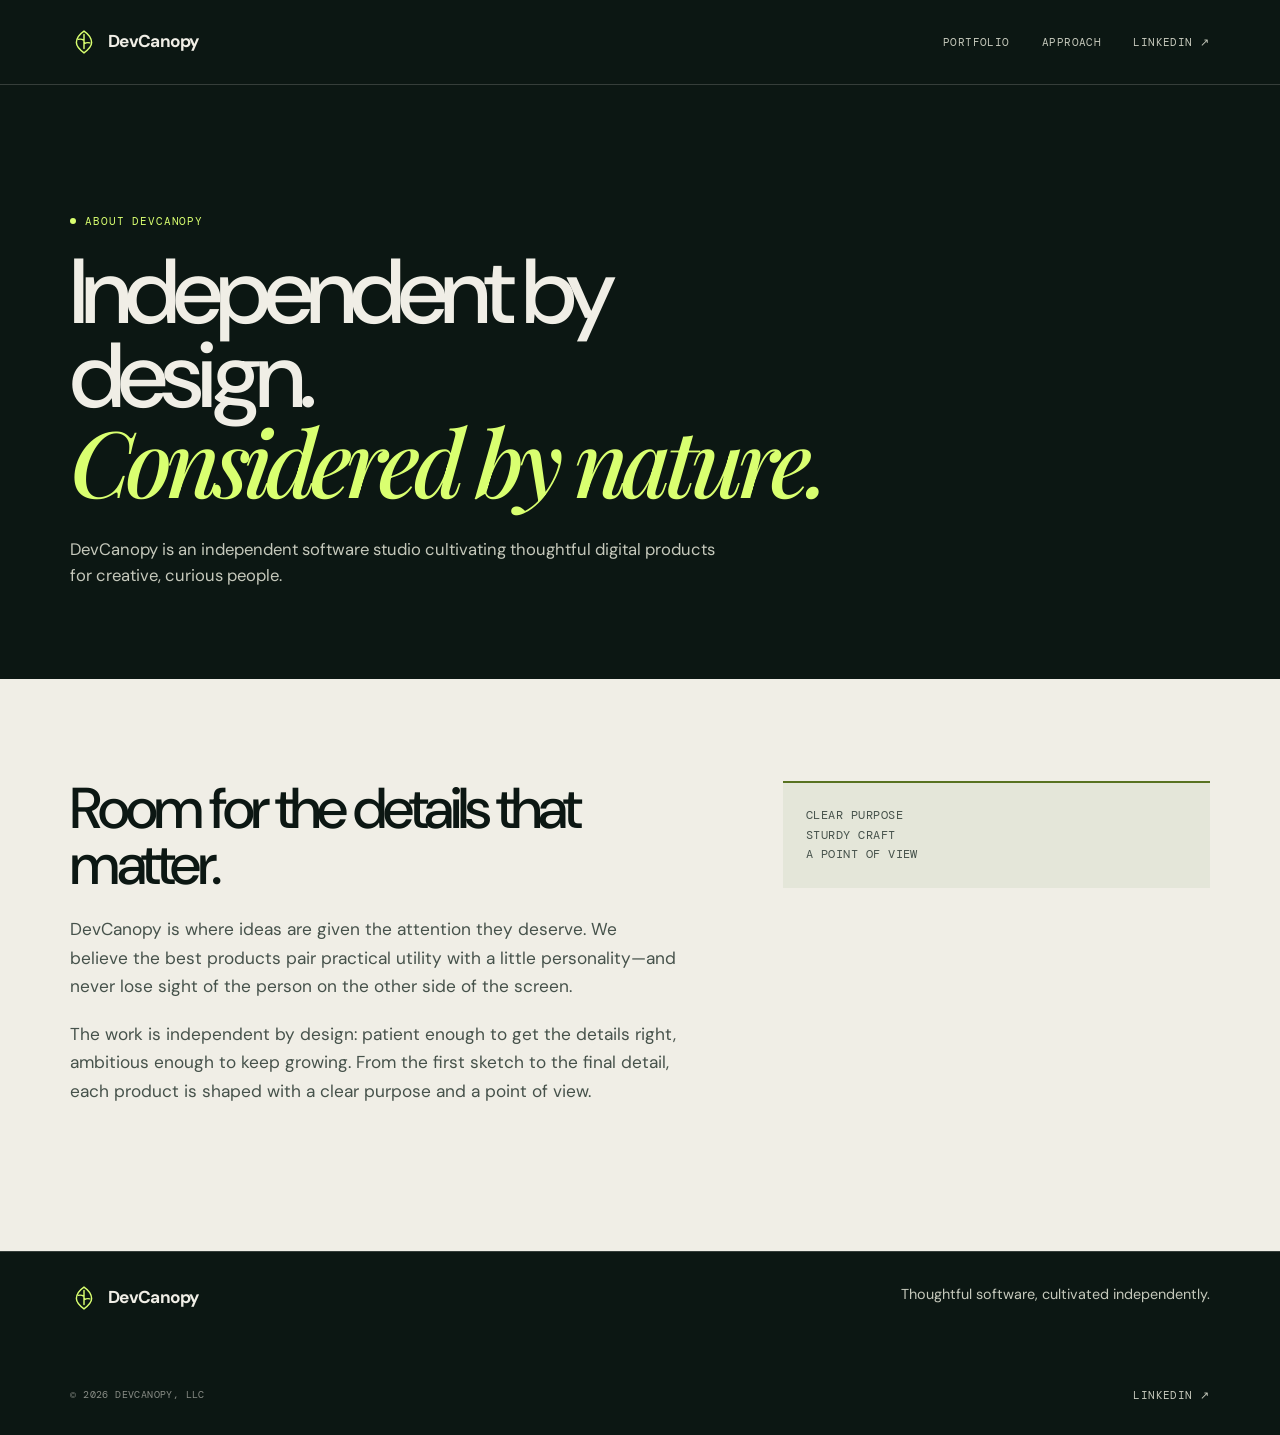
==== about/index.html @ dc47f6df "Updated crawlability" ====
<!doctype html>
<html lang="en">
  <head>
    <meta charset="UTF-8" />
    <meta name="viewport" content="width=device-width, initial-scale=1.0" />
    <meta
      name="description"
      content="Learn how DevCanopy approaches independent software: practical utility, careful craft, and room for curiosity."
    />
    <meta name="robots" content="index,follow,max-image-preview:large" />
    <meta name="theme-color" content="#0c1713" />
    <link rel="canonical" href="https://devcanopy.co/about/" />
    <link rel="icon" href="/favicon.svg" type="image/svg+xml" />
    <link rel="icon" href="/favicon-32.png" sizes="32x32" type="image/png" />
    <link rel="apple-touch-icon" href="/apple-touch-icon.png" sizes="180x180" />
    <link rel="manifest" href="/site.webmanifest" />
    <link rel="stylesheet" href="/styles.css" />

    <meta property="og:type" content="website" />
    <meta property="og:site_name" content="DevCanopy" />
    <meta property="og:url" content="https://devcanopy.co/about/" />
    <meta property="og:title" content="About DevCanopy — Independent Software Studio" />
    <meta
      property="og:description"
      content="Practical utility, careful craft, and room for curiosity."
    />
    <meta property="og:image" content="https://devcanopy.co/assets/devcanopy-og.png" />
    <meta property="og:image:secure_url" content="https://devcanopy.co/assets/devcanopy-og.png" />
    <meta property="og:image:type" content="image/png" />
    <meta property="og:image:width" content="1200" />
    <meta property="og:image:height" content="630" />
    <meta property="og:image:alt" content="DevCanopy — Technology with room to grow" />
    <meta name="twitter:card" content="summary_large_image" />
    <meta name="twitter:title" content="About DevCanopy — Independent Software Studio" />
    <meta name="twitter:description" content="Practical utility, careful craft, and room for curiosity." />
    <meta name="twitter:image" content="https://devcanopy.co/assets/devcanopy-og.png" />
    <meta name="twitter:image:alt" content="DevCanopy — Technology with room to grow" />

    <title>About DevCanopy — Independent Software Studio</title>
    <script type="application/ld+json">
      {
        "@context": "https://schema.org",
        "@type": "AboutPage",
        "@id": "https://devcanopy.co/about/#webpage",
        "url": "https://devcanopy.co/about/",
        "name": "About DevCanopy",
        "description": "Learn how DevCanopy approaches independent software: practical utility, careful craft, and room for curiosity.",
        "inLanguage": "en-US",
        "isPartOf": { "@id": "https://devcanopy.co/#website" },
        "about": { "@id": "https://devcanopy.co/#organization" }
      }
    </script>
  </head>
  <body>
    <a class="skip-link" href="#main-content">Skip to content</a>

    <header class="site-header">
      <a class="brand" href="/" aria-label="DevCanopy home">
        <svg class="brand-mark" viewBox="0 0 32 32" aria-hidden="true">
          <path d="M16 3.5c-4.6 3.1-8.7 7.7-8.7 13.2 0 4.7 3.8 8.2 8.7 11.8 4.9-3.6 8.7-7.1 8.7-11.8C24.7 11.2 20.6 6.6 16 3.5Z" />
          <path d="M16 7.5v16M16 14c-2.5-1.4-4.4-1.6-6.6-1M16 18c2.5-1.4 4.4-1.6 6.6-1" />
        </svg>
        <span>DevCanopy</span>
      </a>
      <nav aria-label="Primary navigation">
        <a href="/portfolio/">Portfolio</a>
        <a href="/about/" aria-current="page">Approach</a>
        <a href="https://linkedin.com/jonathanjwatson" target="_blank" rel="noreferrer">LinkedIn <span aria-hidden="true">↗</span></a>
      </nav>
    </header>

    <main id="main-content">
      <section class="page-hero section" aria-labelledby="page-heading">
        <p class="eyebrow"><span></span> About DevCanopy</p>
        <h1 id="page-heading">Independent by design.<br /><em>Considered by nature.</em></h1>
        <p class="hero-intro">DevCanopy is an independent software studio cultivating thoughtful digital products for creative, curious people.</p>
      </section>

      <section class="page-content section" aria-labelledby="approach-heading">
        <div>
          <h2 id="approach-heading">Room for the details that matter.</h2>
          <p>DevCanopy is where ideas are given the attention they deserve. We believe the best products pair practical utility with a little personality—and never lose sight of the person on the other side of the screen.</p>
          <p>The work is independent by design: patient enough to get the details right, ambitious enough to keep growing. From the first sketch to the final detail, each product is shaped with a clear purpose and a point of view.</p>
        </div>
        <aside class="page-aside" aria-label="DevCanopy principles">
          <p>Clear purpose<br />Sturdy craft<br />A point of view</p>
        </aside>
      </section>
    </main>

    <footer class="site-footer">
      <a class="brand" href="/" aria-label="DevCanopy home">
        <svg class="brand-mark" viewBox="0 0 32 32" aria-hidden="true">
          <path d="M16 3.5c-4.6 3.1-8.7 7.7-8.7 13.2 0 4.7 3.8 8.2 8.7 11.8 4.9-3.6 8.7-7.1 8.7-11.8C24.7 11.2 20.6 6.6 16 3.5Z" />
          <path d="M16 7.5v16M16 14c-2.5-1.4-4.4-1.6-6.6-1M16 18c2.5-1.4 4.4-1.6 6.6-1" />
        </svg>
        <span>DevCanopy</span>
      </a>
      <p>Thoughtful software, cultivated independently.</p>
      <div class="footer-meta">
        <span>© <span id="current-year">2026</span> DevCanopy, LLC</span>
        <a href="https://linkedin.com/jonathanjwatson" target="_blank" rel="noreferrer">LinkedIn <span aria-hidden="true">↗</span></a>
      </div>
    </footer>
  </body>
</html>
---- styles.css ----
@import url('https://fonts.googleapis.com/css2?family=DM+Mono:wght@400;500&family=DM+Sans:opsz,wght@9..40,400;9..40,500;9..40,600;9..40,700&family=Playfair+Display:ital,wght@0,500;0,600;1,500;1,600&display=swap');

:root {
  --ink: #0c1713;
  --ink-soft: #15221c;
  --paper: #f0eee6;
  --paper-muted: #c6c9bc;
  --leaf: #d9ff70;
  --leaf-dark: #b5d756;
  --coral: #f58d6e;
  --lavender: #c9c3ff;
  --line: rgba(240, 238, 230, 0.18);
  --sans: 'DM Sans', Arial, sans-serif;
  --serif: 'Playfair Display', Georgia, serif;
  --mono: 'DM Mono', 'SFMono-Regular', Consolas, monospace;
}

* { box-sizing: border-box; }

html { scroll-behavior: smooth; }

body {
  margin: 0;
  background: var(--ink);
  color: var(--paper);
  font-family: var(--sans);
  font-size: 16px;
  line-height: 1.5;
  -webkit-font-smoothing: antialiased;
}

a { color: inherit; }

.skip-link {
  position: fixed;
  top: -4rem;
  left: 1rem;
  z-index: 100;
  padding: .7rem 1rem;
  background: var(--leaf);
  color: var(--ink);
  font-weight: 700;
}

.skip-link:focus { top: 1rem; }

.site-header,
.site-footer,
.section {
  width: min(100%, 1440px);
  margin: 0 auto;
}

.site-header {
  display: flex;
  align-items: center;
  justify-content: space-between;
  min-height: 84px;
  padding: 0 5.5vw;
}

.brand {
  display: inline-flex;
  align-items: center;
  gap: .6rem;
  color: var(--paper);
  font-size: 1.08rem;
  font-weight: 700;
  letter-spacing: -.04em;
  text-decoration: none;
}

.brand-mark {
  width: 28px;
  height: 28px;
  fill: none;
  stroke: var(--leaf);
  stroke-linecap: round;
  stroke-linejoin: round;
  stroke-width: 1.65;
}

nav { display: flex; align-items: center; gap: clamp(1rem, 2.5vw, 2.8rem); }

nav a,
.footer-meta a {
  color: var(--paper-muted);
  font-family: var(--mono);
  font-size: .68rem;
  letter-spacing: .04em;
  text-decoration: none;
  text-transform: uppercase;
  transition: color .2s ease;
}

nav a:hover,
.footer-meta a:hover { color: var(--leaf); }

.section { padding-left: 5.5vw; padding-right: 5.5vw; }

.hero {
  position: relative;
  display: grid;
  grid-template-columns: minmax(0, 1.05fr) minmax(310px, .95fr);
  align-items: center;
  min-height: 670px;
  overflow: hidden;
  border-top: 1px solid var(--line);
}

.hero::before {
  position: absolute;
  inset: 0;
  z-index: -2;
  content: '';
  background-image: linear-gradient(rgba(240,238,230,.035) 1px, transparent 1px), linear-gradient(90deg, rgba(240,238,230,.035) 1px, transparent 1px);
  background-size: 36px 36px;
  mask-image: linear-gradient(90deg, black, transparent 75%);
}

.hero-copy { padding: 6rem 1rem 6rem 0; }

.eyebrow {
  display: flex;
  align-items: center;
  gap: .55rem;
  margin: 0 0 1.35rem;
  color: var(--leaf);
  font-family: var(--mono);
  font-size: .67rem;
  letter-spacing: .08em;
  text-transform: uppercase;
}

.eyebrow span {
  width: 6px;
  height: 6px;
  border-radius: 50%;
  background: currentColor;
}

h1, h2, h3, p { margin-top: 0; }

h1, h2, h3 { letter-spacing: -.065em; }

h1 {
  max-width: 710px;
  margin-bottom: 1.6rem;
  font-size: clamp(3.5rem, 7.2vw, 7.7rem);
  font-weight: 500;
  line-height: .91;
}

h1 em, h2 em { color: var(--leaf); font-family: var(--serif); font-weight: 500; }

.hero-intro {
  max-width: 475px;
  margin-bottom: 2rem;
  color: var(--paper-muted);
  font-size: clamp(1rem, 1.3vw, 1.18rem);
  line-height: 1.6;
}

.text-link,
.product-card a {
  display: inline-flex;
  gap: .7rem;
  align-items: center;
  color: var(--paper);
  font-size: .86rem;
  font-weight: 600;
  text-decoration: none;
}

.text-link::after {
  width: 2.2rem;
  height: 1px;
  content: '';
  background: currentColor;
  transition: width .25s ease;
}

.text-link:hover::after { width: 3rem; }

.hero-art {
  position: relative;
  align-self: stretch;
  min-height: 510px;
  overflow: hidden;
}

.halo {
  position: absolute;
  border: 1px solid rgba(217,255,112,.47);
  border-radius: 50%;
}

.halo-one { width: 520px; height: 520px; top: 5%; right: -24%; }
.halo-two { width: 370px; height: 370px; top: 17%; right: -7%; border-color: rgba(201,195,255,.57); }
.halo-three { width: 210px; height: 210px; top: 33%; right: 14%; border-color: rgba(245,141,110,.75); }

.hero-art::before,
.hero-art::after {
  position: absolute;
  content: '';
  border-radius: 999px;
}

.hero-art::before {
  width: 110%;
  height: 130px;
  right: -35%;
  bottom: 16%;
  border: 1px solid rgba(217,255,112,.37);
  transform: rotate(-31deg);
}

.hero-art::after {
  width: 130%;
  height: 72px;
  right: -45%;
  bottom: 27%;
  border: 1px solid rgba(201,195,255,.4);
  transform: rotate(-31deg);
}

.seed { position: absolute; width: 10px; height: 10px; border-radius: 50%; }
.seed-one { top: 22%; right: 37%; background: var(--leaf); box-shadow: 0 0 0 7px rgba(217,255,112,.1); }
.seed-two { top: 64%; right: 7%; background: var(--coral); box-shadow: 0 0 0 7px rgba(245,141,110,.1); }
.seed-three { top: 78%; right: 48%; background: var(--lavender); box-shadow: 0 0 0 7px rgba(201,195,255,.1); }

.hero-art p {
  position: absolute;
  right: 20%;
  bottom: 8%;
  margin: 0;
  color: rgba(240,238,230,.73);
  font-family: var(--mono);
  font-size: .66rem;
  letter-spacing: .16em;
  line-height: 1.8;
}

.products {
  padding-top: clamp(5rem, 10vw, 11rem);
  padding-bottom: clamp(5rem, 10vw, 11rem);
  background: var(--paper);
  color: var(--ink);
}

.section-heading { display: grid; grid-template-columns: 1fr 1fr; column-gap: 2rem; margin-bottom: 3.8rem; }
.section-heading .eyebrow { grid-column: 1 / -1; color: #587221; }

h2 {
  margin-bottom: 0;
  font-size: clamp(2.7rem, 5vw, 5.5rem);
  font-weight: 500;
  line-height: .97;
}

.section-heading > p:last-child {
  max-width: 355px;
  align-self: end;
  margin: 0 0 .4rem;
  color: #46524b;
  font-size: 1.04rem;
  line-height: 1.55;
}

.product-grid { display: grid; grid-template-columns: repeat(3, 1fr); gap: 1rem; }

.product-card {
  display: flex;
  flex-direction: column;
  min-height: 470px;
  padding: 1.5rem;
  overflow: hidden;
  color: var(--ink);
  transition: transform .25s ease, box-shadow .25s ease;
}

.product-card:hover { transform: translateY(-7px); box-shadow: 0 14px 24px rgba(12,23,19,.13); }
.product-card-top { display: flex; align-items: flex-start; justify-content: space-between; }
.product-number, .product-type, .coming-soon { font-family: var(--mono); font-size: .66rem; letter-spacing: .06em; text-transform: uppercase; }
.product-symbol { display: grid; width: 54px; height: 54px; place-items: center; border-radius: 50%; font-family: var(--serif); font-size: 2.2rem; font-style: italic; }
.product-card-bottom { margin-top: auto; }
.product-type { margin-bottom: .85rem; opacity: .68; }
.product-card h3 { margin-bottom: .85rem; font-size: clamp(2rem, 3vw, 3rem); font-weight: 600; line-height: .95; }
.product-card-bottom > p:not(.product-type):not(.coming-soon) { max-width: 295px; margin-bottom: 1.6rem; font-size: .98rem; line-height: 1.56; }
.product-card a { border-bottom: 1px solid currentColor; padding-bottom: .2rem; }

.product-retro { background: var(--leaf); }
.product-retro a { color: var(--ink); }
.retro-symbol { color: var(--leaf); background: var(--ink); }
.product-foray { background: var(--lavender); }
.product-foray a { color: var(--ink); }
.foray-symbol { color: var(--ink); background: rgba(240,238,230,.7); }
.product-patchrail { color: var(--paper); background: var(--ink-soft); }
.product-patchrail .product-symbol { color: var(--ink-soft); background: var(--coral); }
.product-patchrail .coming-soon { margin: 0; color: var(--leaf); }

.approach {
  display: grid;
  grid-template-columns: 1fr 1fr;
  gap: 6vw;
  padding-top: clamp(5rem, 10vw, 10rem);
  padding-bottom: clamp(5rem, 10vw, 10rem);
  border-top: 1px solid var(--line);
}

.approach .eyebrow { margin-bottom: 1.25rem; }
.approach h2 { max-width: 590px; }
.approach-copy { align-self: end; max-width: 480px; padding-bottom: .3rem; }
.approach-copy p { color: var(--paper-muted); font-size: 1.1rem; line-height: 1.63; }
.approach-copy p + p { margin-bottom: 2rem; }

.site-footer {
  display: grid;
  grid-template-columns: 1fr auto;
  gap: 1.5rem;
  padding: 2rem 5.5vw;
  border-top: 1px solid var(--line);
}

.site-footer > p { margin: 0; color: var(--paper-muted); font-size: .9rem; }
.footer-meta { display: flex; grid-column: 1 / -1; justify-content: space-between; padding-top: 3.2rem; color: rgba(240,238,230,.55); font-family: var(--mono); font-size: .63rem; letter-spacing: .04em; text-transform: uppercase; }

:focus-visible { outline: 2px solid var(--leaf); outline-offset: 4px; }

.page-hero {
  min-height: 410px;
  padding-top: clamp(5rem, 10vw, 9rem);
  padding-bottom: clamp(4rem, 7vw, 7rem);
  border-top: 1px solid var(--line);
}

.page-hero h1 { max-width: 780px; }
.page-hero .hero-intro { max-width: 650px; margin-bottom: 0; }

.page-content {
  display: grid;
  grid-template-columns: minmax(0, 1fr) minmax(260px, .7fr);
  gap: clamp(2.5rem, 8vw, 10rem);
  padding-top: clamp(4rem, 8vw, 8rem);
  padding-bottom: clamp(5rem, 10vw, 10rem);
  background: var(--paper);
  color: var(--ink);
}

.page-content h2 { margin-bottom: 1.4rem; font-size: clamp(2.4rem, 4.5vw, 4.4rem); }
.page-content p { max-width: 690px; color: #46524b; font-size: 1.08rem; line-height: 1.65; }
.page-content p + p { margin-top: 1.2rem; }
.page-aside { align-self: start; padding: 1.45rem; border-top: 2px solid #587221; background: #e4e6d9; }
.page-aside p { margin: 0; font-family: var(--mono); font-size: .74rem; letter-spacing: .04em; line-height: 1.65; text-transform: uppercase; }

.portfolio-list { display: grid; gap: 1px; margin-top: 3rem; background: rgba(12,23,19,.15); }
.portfolio-item { display: grid; grid-template-columns: auto minmax(0, 1fr) auto; gap: 1.4rem; align-items: center; padding: 1.65rem 0; background: var(--paper); }
.portfolio-item-number { color: #587221; font-family: var(--mono); font-size: .7rem; letter-spacing: .08em; }
.portfolio-item h3 { margin: 0 0 .4rem; font-size: clamp(1.6rem, 3vw, 2.4rem); font-weight: 600; line-height: 1; }
.portfolio-item p { margin: 0; font-size: .98rem; }
.portfolio-item a { color: var(--ink); font-family: var(--mono); font-size: .7rem; letter-spacing: .05em; text-decoration: none; text-transform: uppercase; }
.portfolio-item a:hover { color: #587221; }
.portfolio-item .coming-soon { color: #587221; }

@media (max-width: 760px) {
  .site-header { min-height: 72px; padding-right: 1.4rem; padding-left: 1.4rem; }
  nav { gap: 1rem; }
  nav a { font-size: .6rem; }
  nav a:first-child { display: none; }
  .section { padding-right: 1.4rem; padding-left: 1.4rem; }
  .hero { display: block; min-height: 0; }
  .hero-copy { padding-top: 5.5rem; padding-bottom: 3.7rem; }
  .hero-art { min-height: 325px; margin: 0 -1.4rem; }
  .halo-one { width: 360px; height: 360px; top: -10%; right: -27%; }
  .halo-two { width: 260px; height: 260px; top: 8%; right: -4%; }
  .halo-three { width: 150px; height: 150px; top: 27%; right: 19%; }
  .section-heading, .approach { grid-template-columns: 1fr; }
  .section-heading { gap: 1.35rem; margin-bottom: 2.3rem; }
  .section-heading > p:last-child { margin: 0; }
  .product-grid { grid-template-columns: 1fr; gap: .85rem; }
  .product-card { min-height: 370px; }
  .approach { gap: 3rem; }
  .site-footer { display: flex; flex-direction: column; padding: 1.8rem 1.4rem; }
  .footer-meta { gap: 1rem; padding-top: 1.6rem; }
  .page-content { grid-template-columns: 1fr; gap: 2.5rem; }
  .portfolio-item { grid-template-columns: auto minmax(0, 1fr); }
  .portfolio-item > a, .portfolio-item .coming-soon { grid-column: 2; }
}

@media (prefers-reduced-motion: reduce) {
  html { scroll-behavior: auto; }
  *, *::before, *::after { transition-duration: .01ms !important; animation-duration: .01ms !important; animation-iteration-count: 1 !important; }
}
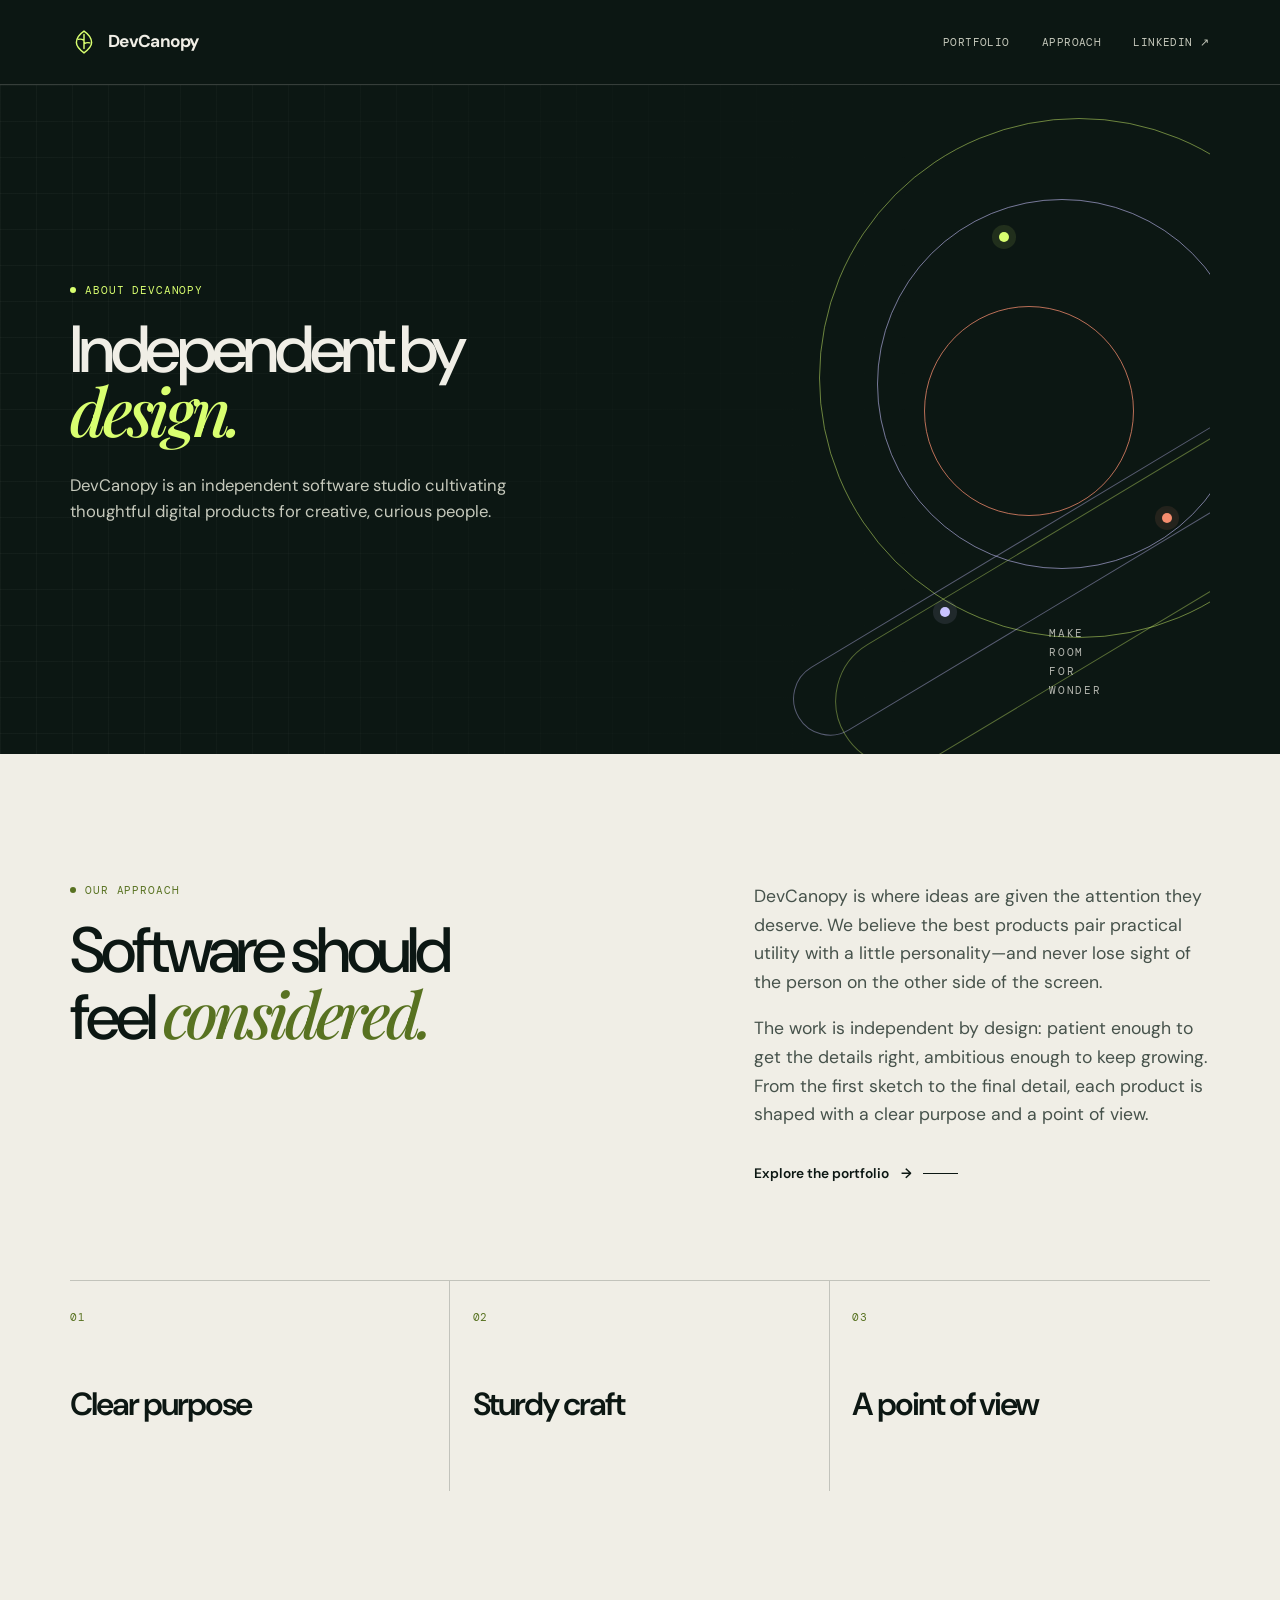
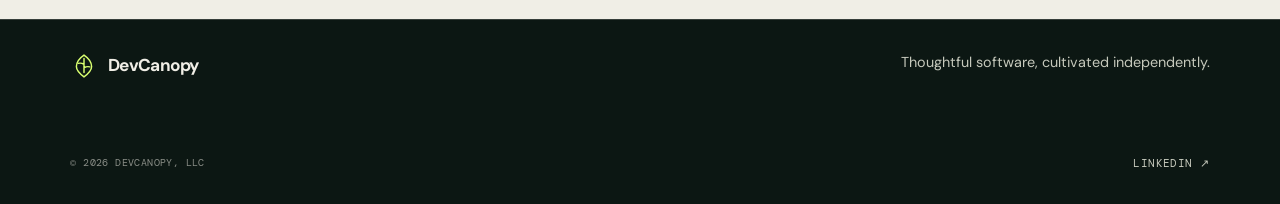
==== commit afe9c903: "Updated pages" ====
--- a/about/index.html
+++ b/about/index.html
@@ -70,21 +70,50 @@
     </header>
 
     <main id="main-content">
-      <section class="page-hero section" aria-labelledby="page-heading">
-        <p class="eyebrow"><span></span> About DevCanopy</p>
-        <h1 id="page-heading">Independent by design.<br /><em>Considered by nature.</em></h1>
-        <p class="hero-intro">DevCanopy is an independent software studio cultivating thoughtful digital products for creative, curious people.</p>
+      <section class="hero page-hero section" aria-labelledby="page-heading">
+        <div class="hero-copy">
+          <p class="eyebrow"><span></span> About DevCanopy</p>
+          <h1 id="page-heading">Independent by<br /><em>design.</em></h1>
+          <p class="hero-intro">DevCanopy is an independent software studio cultivating thoughtful digital products for creative, curious people.</p>
+        </div>
+        <div class="hero-art" aria-hidden="true">
+          <div class="halo halo-one"></div>
+          <div class="halo halo-two"></div>
+          <div class="halo halo-three"></div>
+          <div class="seed seed-one"></div>
+          <div class="seed seed-two"></div>
+          <div class="seed seed-three"></div>
+          <p>MAKE<br />ROOM<br />FOR<br />WONDER</p>
+        </div>
       </section>
 
-      <section class="page-content section" aria-labelledby="approach-heading">
-        <div>
-          <h2 id="approach-heading">Room for the details that matter.</h2>
+      <section class="about-story section" aria-labelledby="approach-heading">
+        <div class="about-statement">
+          <p class="eyebrow"><span></span> Our approach</p>
+          <h2 id="approach-heading">Software should<br />feel <em>considered.</em></h2>
+        </div>
+        <div class="about-copy">
           <p>DevCanopy is where ideas are given the attention they deserve. We believe the best products pair practical utility with a little personality—and never lose sight of the person on the other side of the screen.</p>
           <p>The work is independent by design: patient enough to get the details right, ambitious enough to keep growing. From the first sketch to the final detail, each product is shaped with a clear purpose and a point of view.</p>
+          <a class="text-link" href="/portfolio/">Explore the portfolio <span aria-hidden="true">→</span></a>
         </div>
-        <aside class="page-aside" aria-label="DevCanopy principles">
-          <p>Clear purpose<br />Sturdy craft<br />A point of view</p>
-        </aside>
+      </section>
+
+      <section class="about-principles section" aria-label="DevCanopy principles">
+        <div class="principle-grid">
+          <article class="principle">
+            <span>01</span>
+            <h3>Clear purpose</h3>
+          </article>
+          <article class="principle">
+            <span>02</span>
+            <h3>Sturdy craft</h3>
+          </article>
+          <article class="principle">
+            <span>03</span>
+            <h3>A point of view</h3>
+          </article>
+        </div>
       </section>
     </main>
 
--- a/styles.css
+++ b/styles.css
@@ -290,7 +290,7 @@
 .product-card a { border-bottom: 1px solid currentColor; padding-bottom: .2rem; }
 
 .product-retro { background: var(--leaf); }
-.product-retro a { color: var(--ink); }
+.product-retro .product-card-bottom a { color: var(--ink); }
 .retro-symbol { color: var(--leaf); background: var(--ink); }
 .product-foray { background: var(--lavender); }
 .product-foray a { color: var(--ink); }
@@ -327,40 +327,43 @@
 
 :focus-visible { outline: 2px solid var(--leaf); outline-offset: 4px; }
 
-.page-hero {
-  min-height: 410px;
-  padding-top: clamp(5rem, 10vw, 9rem);
-  padding-bottom: clamp(4rem, 7vw, 7rem);
-  border-top: 1px solid var(--line);
-}
-
-.page-hero h1 { max-width: 780px; }
-.page-hero .hero-intro { max-width: 650px; margin-bottom: 0; }
-
-.page-content {
+.page-hero h1 { max-width: 760px; font-size: clamp(3.5rem, 5.2vw, 5.9rem); }
+.page-hero .hero-copy { padding-right: 2rem; }
+
+.about-story {
   display: grid;
-  grid-template-columns: minmax(0, 1fr) minmax(260px, .7fr);
-  gap: clamp(2.5rem, 8vw, 10rem);
-  padding-top: clamp(4rem, 8vw, 8rem);
-  padding-bottom: clamp(5rem, 10vw, 10rem);
+  grid-template-columns: minmax(0, 1fr) minmax(300px, .8fr);
+  gap: clamp(3rem, 9vw, 11rem);
+  padding-top: clamp(5.5rem, 10vw, 10.5rem);
+  padding-bottom: clamp(3.75rem, 7vw, 7rem);
   background: var(--paper);
   color: var(--ink);
 }
 
-.page-content h2 { margin-bottom: 1.4rem; font-size: clamp(2.4rem, 4.5vw, 4.4rem); }
-.page-content p { max-width: 690px; color: #46524b; font-size: 1.08rem; line-height: 1.65; }
-.page-content p + p { margin-top: 1.2rem; }
-.page-aside { align-self: start; padding: 1.45rem; border-top: 2px solid #587221; background: #e4e6d9; }
-.page-aside p { margin: 0; font-family: var(--mono); font-size: .74rem; letter-spacing: .04em; line-height: 1.65; text-transform: uppercase; }
-
-.portfolio-list { display: grid; gap: 1px; margin-top: 3rem; background: rgba(12,23,19,.15); }
-.portfolio-item { display: grid; grid-template-columns: auto minmax(0, 1fr) auto; gap: 1.4rem; align-items: center; padding: 1.65rem 0; background: var(--paper); }
-.portfolio-item-number { color: #587221; font-family: var(--mono); font-size: .7rem; letter-spacing: .08em; }
-.portfolio-item h3 { margin: 0 0 .4rem; font-size: clamp(1.6rem, 3vw, 2.4rem); font-weight: 600; line-height: 1; }
-.portfolio-item p { margin: 0; font-size: .98rem; }
-.portfolio-item a { color: var(--ink); font-family: var(--mono); font-size: .7rem; letter-spacing: .05em; text-decoration: none; text-transform: uppercase; }
-.portfolio-item a:hover { color: #587221; }
-.portfolio-item .coming-soon { color: #587221; }
+.about-statement .eyebrow { color: #587221; }
+.about-statement h2 { max-width: 600px; }
+.about-story h2 em { color: #587221; }
+.about-copy { align-self: end; max-width: 510px; padding-bottom: .35rem; }
+.about-copy p { color: #46524b; font-size: 1.1rem; line-height: 1.63; }
+.about-copy p + p { margin-bottom: 2rem; }
+.about-copy .text-link { color: var(--ink); }
+
+.about-principles {
+  padding-top: 0;
+  padding-bottom: clamp(5.5rem, 10vw, 10.5rem);
+  background: var(--paper);
+  color: var(--ink);
+}
+
+.principle-grid { display: grid; grid-template-columns: repeat(3, 1fr); border-top: 1px solid rgba(12,23,19,.2); }
+.principle { min-height: 210px; padding: 1.45rem 1.4rem 1.6rem 0; border-right: 1px solid rgba(12,23,19,.2); }
+.principle + .principle { padding-left: 1.4rem; }
+.principle:last-child { border-right: 0; }
+.principle span { color: #587221; font-family: var(--mono); font-size: .66rem; letter-spacing: .08em; }
+.principle h3 { max-width: 235px; margin: 3.8rem 0 0; font-size: clamp(1.65rem, 2.5vw, 2.35rem); font-weight: 600; line-height: .98; }
+
+.portfolio-products { padding-top: clamp(5.5rem, 10vw, 10.5rem); }
+.portfolio-products h2 em { color: #587221; font-family: var(--serif); font-weight: 500; }
 
 @media (max-width: 760px) {
   .site-header { min-height: 72px; padding-right: 1.4rem; padding-left: 1.4rem; }
@@ -374,7 +377,7 @@
   .halo-one { width: 360px; height: 360px; top: -10%; right: -27%; }
   .halo-two { width: 260px; height: 260px; top: 8%; right: -4%; }
   .halo-three { width: 150px; height: 150px; top: 27%; right: 19%; }
-  .section-heading, .approach { grid-template-columns: 1fr; }
+  .section-heading, .approach, .about-story { grid-template-columns: 1fr; }
   .section-heading { gap: 1.35rem; margin-bottom: 2.3rem; }
   .section-heading > p:last-child { margin: 0; }
   .product-grid { grid-template-columns: 1fr; gap: .85rem; }
@@ -382,9 +385,13 @@
   .approach { gap: 3rem; }
   .site-footer { display: flex; flex-direction: column; padding: 1.8rem 1.4rem; }
   .footer-meta { gap: 1rem; padding-top: 1.6rem; }
-  .page-content { grid-template-columns: 1fr; gap: 2.5rem; }
-  .portfolio-item { grid-template-columns: auto minmax(0, 1fr); }
-  .portfolio-item > a, .portfolio-item .coming-soon { grid-column: 2; }
+  .page-hero .hero-copy { padding-right: 0; }
+  .about-story { gap: 3rem; padding-top: 5rem; padding-bottom: 3rem; }
+  .about-principles { padding-bottom: 5rem; }
+  .principle-grid { grid-template-columns: 1fr; }
+  .principle, .principle + .principle { min-height: 0; padding: 1.4rem 0; border-right: 0; border-bottom: 1px solid rgba(12,23,19,.2); }
+  .principle:last-child { border-bottom: 0; }
+  .principle h3 { margin-top: 1.75rem; }
 }
 
 @media (prefers-reduced-motion: reduce) {
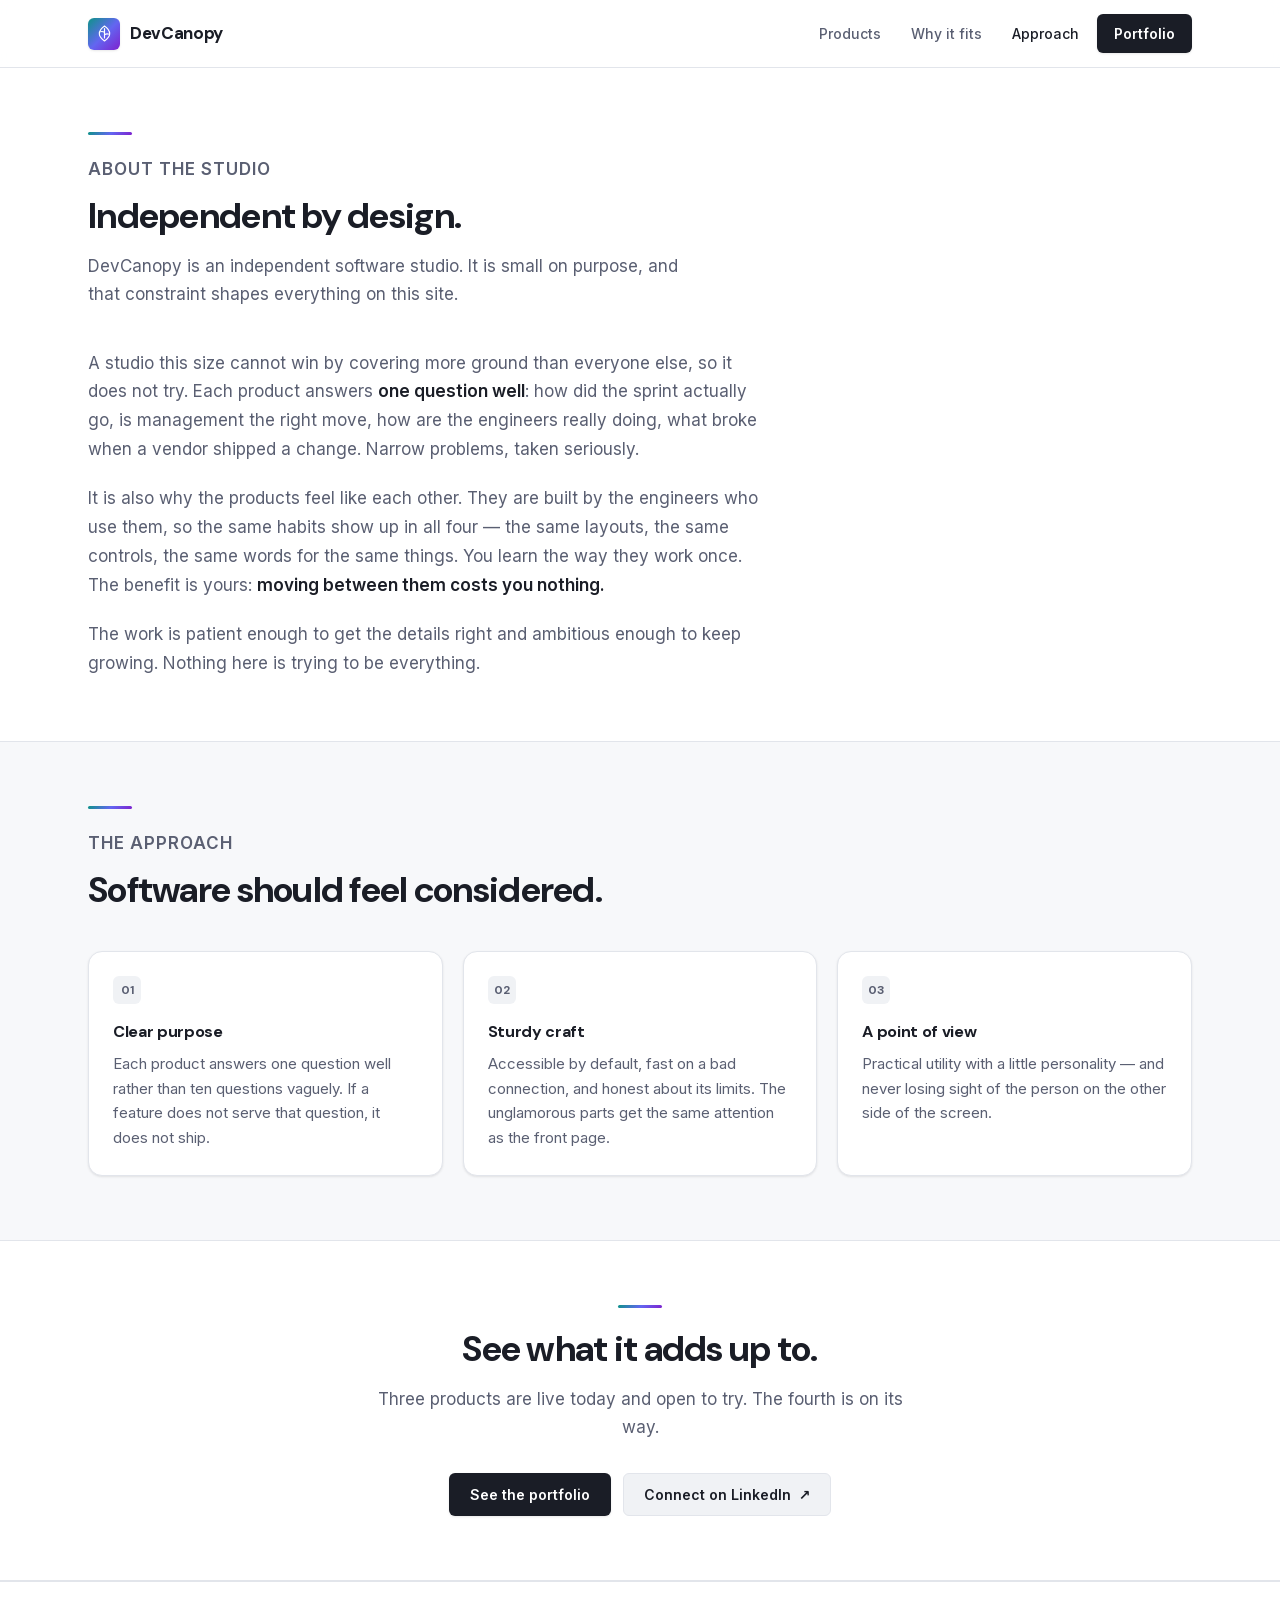
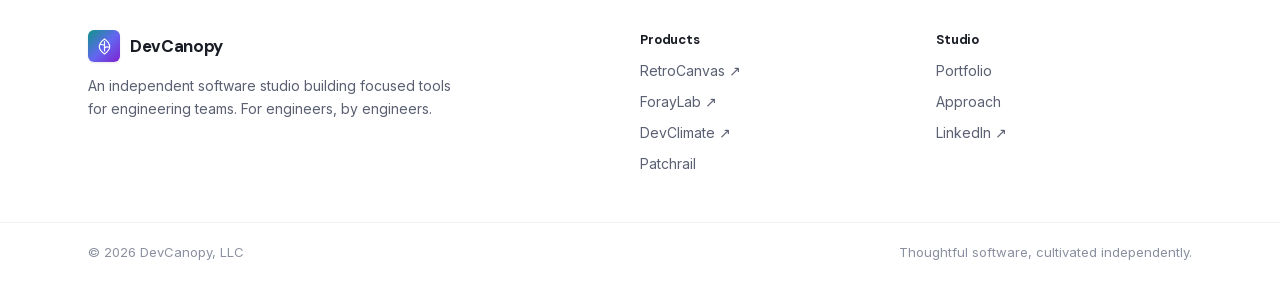
==== commit 6b4a329f: "Redesign the site to match the product suite devcanopy.co was dark ink, Playfair Display and lime, w" ====
--- a/about/index.html
+++ b/about/index.html
@@ -5,46 +5,45 @@
     <meta name="viewport" content="width=device-width, initial-scale=1.0" />
     <meta
       name="description"
-      content="Learn how DevCanopy approaches independent software: practical utility, careful craft, and room for curiosity."
+      content="How DevCanopy approaches independent software: clear purpose, sturdy craft, a point of view. For engineers, by engineers."
     />
     <meta name="robots" content="index,follow,max-image-preview:large" />
-    <meta name="theme-color" content="#0c1713" />
+    <meta name="theme-color" content="#ffffff" />
     <link rel="canonical" href="https://devcanopy.co/about/" />
     <link rel="icon" href="/favicon.svg" type="image/svg+xml" />
     <link rel="icon" href="/favicon-32.png" sizes="32x32" type="image/png" />
     <link rel="apple-touch-icon" href="/apple-touch-icon.png" sizes="180x180" />
     <link rel="manifest" href="/site.webmanifest" />
+    <link rel="preload" href="/fonts/dm-sans-latin.woff2" as="font" type="font/woff2" crossorigin />
+    <link rel="preload" href="/fonts/inter-latin.woff2" as="font" type="font/woff2" crossorigin />
     <link rel="stylesheet" href="/styles.css" />
 
     <meta property="og:type" content="website" />
     <meta property="og:site_name" content="DevCanopy" />
     <meta property="og:url" content="https://devcanopy.co/about/" />
-    <meta property="og:title" content="About DevCanopy — Independent Software Studio" />
-    <meta
-      property="og:description"
-      content="Practical utility, careful craft, and room for curiosity."
-    />
+    <meta property="og:title" content="Approach — DevCanopy" />
+    <meta property="og:description" content="Clear purpose, sturdy craft, and a point of view." />
     <meta property="og:image" content="https://devcanopy.co/assets/devcanopy-og.png" />
     <meta property="og:image:secure_url" content="https://devcanopy.co/assets/devcanopy-og.png" />
     <meta property="og:image:type" content="image/png" />
     <meta property="og:image:width" content="1200" />
     <meta property="og:image:height" content="630" />
-    <meta property="og:image:alt" content="DevCanopy — Technology with room to grow" />
+    <meta property="og:image:alt" content="DevCanopy — technology with room to grow" />
     <meta name="twitter:card" content="summary_large_image" />
-    <meta name="twitter:title" content="About DevCanopy — Independent Software Studio" />
-    <meta name="twitter:description" content="Practical utility, careful craft, and room for curiosity." />
+    <meta name="twitter:title" content="Approach — DevCanopy" />
+    <meta name="twitter:description" content="Clear purpose, sturdy craft, and a point of view." />
     <meta name="twitter:image" content="https://devcanopy.co/assets/devcanopy-og.png" />
-    <meta name="twitter:image:alt" content="DevCanopy — Technology with room to grow" />
-
-    <title>About DevCanopy — Independent Software Studio</title>
+    <meta name="twitter:image:alt" content="DevCanopy — technology with room to grow" />
+
+    <title>Approach — DevCanopy</title>
     <script type="application/ld+json">
       {
         "@context": "https://schema.org",
         "@type": "AboutPage",
         "@id": "https://devcanopy.co/about/#webpage",
         "url": "https://devcanopy.co/about/",
-        "name": "About DevCanopy",
-        "description": "Learn how DevCanopy approaches independent software: practical utility, careful craft, and room for curiosity.",
+        "name": "Approach — DevCanopy",
+        "description": "How DevCanopy approaches independent software: clear purpose, sturdy craft, a point of view.",
         "inLanguage": "en-US",
         "isPartOf": { "@id": "https://devcanopy.co/#website" },
         "about": { "@id": "https://devcanopy.co/#organization" }
@@ -55,81 +54,155 @@
     <a class="skip-link" href="#main-content">Skip to content</a>
 
     <header class="site-header">
-      <a class="brand" href="/" aria-label="DevCanopy home">
-        <svg class="brand-mark" viewBox="0 0 32 32" aria-hidden="true">
-          <path d="M16 3.5c-4.6 3.1-8.7 7.7-8.7 13.2 0 4.7 3.8 8.2 8.7 11.8 4.9-3.6 8.7-7.1 8.7-11.8C24.7 11.2 20.6 6.6 16 3.5Z" />
-          <path d="M16 7.5v16M16 14c-2.5-1.4-4.4-1.6-6.6-1M16 18c2.5-1.4 4.4-1.6 6.6-1" />
-        </svg>
-        <span>DevCanopy</span>
-      </a>
-      <nav aria-label="Primary navigation">
-        <a href="/portfolio/">Portfolio</a>
-        <a href="/about/" aria-current="page">Approach</a>
-        <a href="https://linkedin.com/jonathanjwatson" target="_blank" rel="noreferrer">LinkedIn <span aria-hidden="true">↗</span></a>
-      </nav>
+      <div class="shell">
+        <a class="logo" href="/" aria-label="DevCanopy home">
+          <span class="logo-chip" aria-hidden="true">
+            <svg viewBox="0 0 32 32">
+              <path d="M16 3.5c-4.6 3.1-8.7 7.7-8.7 13.2 0 4.7 3.8 8.2 8.7 11.8 4.9-3.6 8.7-7.1 8.7-11.8C24.7 11.2 20.6 6.6 16 3.5Z" />
+              <path d="M16 7.5v16M16 14c-2.5-1.4-4.4-1.6-6.6-1M16 18c2.5-1.4 4.4-1.6 6.6-1" />
+            </svg>
+          </span>
+          <span class="logo-word">DevCanopy</span>
+        </a>
+        <nav class="site-nav" aria-label="Primary">
+          <a class="nav-link nav-desktop" href="/#products">Products</a>
+          <a class="nav-link nav-desktop" href="/#experience">Why it fits</a>
+          <a class="nav-link" href="/about/" aria-current="page">Approach</a>
+          <a class="btn btn-primary btn-sm" href="/portfolio/">Portfolio</a>
+        </nav>
+      </div>
     </header>
 
     <main id="main-content">
-      <section class="hero page-hero section" aria-labelledby="page-heading">
-        <div class="hero-copy">
-          <p class="eyebrow"><span></span> About DevCanopy</p>
-          <h1 id="page-heading">Independent by<br /><em>design.</em></h1>
-          <p class="hero-intro">DevCanopy is an independent software studio cultivating thoughtful digital products for creative, curious people.</p>
-        </div>
-        <div class="hero-art" aria-hidden="true">
-          <div class="halo halo-one"></div>
-          <div class="halo halo-two"></div>
-          <div class="halo halo-three"></div>
-          <div class="seed seed-one"></div>
-          <div class="seed seed-two"></div>
-          <div class="seed seed-three"></div>
-          <p>MAKE<br />ROOM<br />FOR<br />WONDER</p>
+      <section class="section section-surface" aria-labelledby="page-heading">
+        <div class="shell">
+          <div class="section-head">
+            <div class="section-rule" aria-hidden="true"></div>
+            <p class="eyebrow">About the studio</p>
+            <h2 id="page-heading">Independent by design.</h2>
+            <p>
+              DevCanopy is an independent software studio. It is small on purpose, and that
+              constraint shapes everything on this site.
+            </p>
+          </div>
+
+          <div class="prose">
+            <p>
+              A studio this size cannot win by covering more ground than everyone else, so it does
+              not try. Each product answers <strong>one question well</strong>: how did the sprint
+              actually go, is management the right move, how are the engineers really doing, what
+              broke when a vendor shipped a change. Narrow problems, taken seriously.
+            </p>
+            <p>
+              It is also why the products feel like each other. They are built by the engineers who
+              use them, so the same habits show up in all four — the same layouts, the same
+              controls, the same words for the same things. You learn the way they work once. The
+              benefit is yours: <strong>moving between them costs you nothing.</strong>
+            </p>
+            <p>
+              The work is patient enough to get the details right and ambitious enough to keep
+              growing. Nothing here is trying to be everything.
+            </p>
+          </div>
         </div>
       </section>
 
-      <section class="about-story section" aria-labelledby="approach-heading">
-        <div class="about-statement">
-          <p class="eyebrow"><span></span> Our approach</p>
-          <h2 id="approach-heading">Software should<br />feel <em>considered.</em></h2>
-        </div>
-        <div class="about-copy">
-          <p>DevCanopy is where ideas are given the attention they deserve. We believe the best products pair practical utility with a little personality—and never lose sight of the person on the other side of the screen.</p>
-          <p>The work is independent by design: patient enough to get the details right, ambitious enough to keep growing. From the first sketch to the final detail, each product is shaped with a clear purpose and a point of view.</p>
-          <a class="text-link" href="/portfolio/">Explore the portfolio <span aria-hidden="true">→</span></a>
+      <section class="section section-bg" aria-labelledby="principles-heading">
+        <div class="shell">
+          <div class="section-head">
+            <div class="section-rule" aria-hidden="true"></div>
+            <p class="eyebrow">The approach</p>
+            <h2 id="principles-heading">Software should feel considered.</h2>
+          </div>
+
+          <div class="principle-grid">
+            <article class="principle">
+              <span class="principle-num" aria-hidden="true">01</span>
+              <h3>Clear purpose</h3>
+              <p>
+                Each product answers one question well rather than ten questions vaguely. If a
+                feature does not serve that question, it does not ship.
+              </p>
+            </article>
+            <article class="principle">
+              <span class="principle-num" aria-hidden="true">02</span>
+              <h3>Sturdy craft</h3>
+              <p>
+                Accessible by default, fast on a bad connection, and honest about its limits. The
+                unglamorous parts get the same attention as the front page.
+              </p>
+            </article>
+            <article class="principle">
+              <span class="principle-num" aria-hidden="true">03</span>
+              <h3>A point of view</h3>
+              <p>
+                Practical utility with a little personality — and never losing sight of the person
+                on the other side of the screen.
+              </p>
+            </article>
+          </div>
         </div>
       </section>
 
-      <section class="about-principles section" aria-label="DevCanopy principles">
-        <div class="principle-grid">
-          <article class="principle">
-            <span>01</span>
-            <h3>Clear purpose</h3>
-          </article>
-          <article class="principle">
-            <span>02</span>
-            <h3>Sturdy craft</h3>
-          </article>
-          <article class="principle">
-            <span>03</span>
-            <h3>A point of view</h3>
-          </article>
+      <section class="section section-surface cta" aria-labelledby="cta-heading">
+        <div class="shell">
+          <div class="section-rule" aria-hidden="true"></div>
+          <h2 id="cta-heading">See what it adds up to.</h2>
+          <p>Three products are live today and open to try. The fourth is on its way.</p>
+          <div class="hero-actions">
+            <a class="btn btn-primary" href="/portfolio/">See the portfolio</a>
+            <a class="btn btn-secondary" href="https://linkedin.com/jonathanjwatson" target="_blank" rel="noreferrer">
+              Connect on LinkedIn <span aria-hidden="true">↗</span>
+            </a>
+          </div>
         </div>
       </section>
     </main>
 
     <footer class="site-footer">
-      <a class="brand" href="/" aria-label="DevCanopy home">
-        <svg class="brand-mark" viewBox="0 0 32 32" aria-hidden="true">
-          <path d="M16 3.5c-4.6 3.1-8.7 7.7-8.7 13.2 0 4.7 3.8 8.2 8.7 11.8 4.9-3.6 8.7-7.1 8.7-11.8C24.7 11.2 20.6 6.6 16 3.5Z" />
-          <path d="M16 7.5v16M16 14c-2.5-1.4-4.4-1.6-6.6-1M16 18c2.5-1.4 4.4-1.6 6.6-1" />
-        </svg>
-        <span>DevCanopy</span>
-      </a>
-      <p>Thoughtful software, cultivated independently.</p>
-      <div class="footer-meta">
-        <span>© <span id="current-year">2026</span> DevCanopy, LLC</span>
-        <a href="https://linkedin.com/jonathanjwatson" target="_blank" rel="noreferrer">LinkedIn <span aria-hidden="true">↗</span></a>
+      <div class="shell footer-grid">
+        <div class="footer-brand">
+          <a class="logo" href="/" aria-label="DevCanopy home">
+            <span class="logo-chip" aria-hidden="true">
+              <svg viewBox="0 0 32 32">
+                <path d="M16 3.5c-4.6 3.1-8.7 7.7-8.7 13.2 0 4.7 3.8 8.2 8.7 11.8 4.9-3.6 8.7-7.1 8.7-11.8C24.7 11.2 20.6 6.6 16 3.5Z" />
+                <path d="M16 7.5v16M16 14c-2.5-1.4-4.4-1.6-6.6-1M16 18c2.5-1.4 4.4-1.6 6.6-1" />
+              </svg>
+            </span>
+            <span class="logo-word">DevCanopy</span>
+          </a>
+          <p class="footer-blurb">
+            An independent software studio building focused tools for engineering teams.
+            For engineers, by engineers.
+          </p>
+        </div>
+
+        <div class="footer-col">
+          <h4>Products</h4>
+          <a class="to-retro" href="https://retrocanvas.io/" target="_blank" rel="noreferrer">RetroCanvas ↗</a>
+          <a class="to-foray" href="https://foraylab.io/" target="_blank" rel="noreferrer">ForayLab ↗</a>
+          <a class="to-climate" href="https://devclimate.com/" target="_blank" rel="noreferrer">DevClimate ↗</a>
+          <a href="/portfolio/">Patchrail</a>
+        </div>
+
+        <div class="footer-col">
+          <h4>Studio</h4>
+          <a href="/portfolio/">Portfolio</a>
+          <a href="/about/">Approach</a>
+          <a href="https://linkedin.com/jonathanjwatson" target="_blank" rel="noreferrer">LinkedIn ↗</a>
+        </div>
+      </div>
+
+      <div class="footer-bar">
+        <div class="shell">
+          <span>© <span id="current-year">2026</span> DevCanopy, LLC</span>
+          <span>Thoughtful software, cultivated independently.</span>
+        </div>
       </div>
     </footer>
+
+    <script>
+      document.getElementById('current-year').textContent = new Date().getFullYear();
+    </script>
   </body>
 </html>
--- a/styles.css
+++ b/styles.css
@@ -1,400 +1,958 @@
-@import url('https://fonts.googleapis.com/css2?family=DM+Mono:wght@400;500&family=DM+Sans:opsz,wght@9..40,400;9..40,500;9..40,600;9..40,700&family=Playfair+Display:ital,wght@0,500;0,600;1,500;1,600&display=swap');
+/* ============================================================
+   DevCanopy — the studio site.
+
+   DevCanopy is the parent of four products that already share one
+   design system (retro-canvas, ForayLab, DevClimate, Patchrail).
+   Until now this site did not: it was dark, serif, and lime, so
+   clicking a product link was a hard cut to a different company.
+
+   Every token below is copied verbatim from the suite's app tokens
+   (`retro-canvas/frontend/src/index.css`,
+    `ForayLab/client/src/index.css`,
+    `devclimate/src/client/index.css`) — same surfaces, same ink,
+   same 4px spacing scale, same radii, same shadow language, same
+   DM Sans / Inter pairing, same transition timings. If a value here
+   ever disagrees with those files, those files are right.
+
+   What is specific to DevCanopy: it takes no fourth brand hue.
+   The parent is ink, and the family's three hues are its accent —
+   see the --brand-* block. Each product card renders in its own
+   destination's brand colour, so the click through is continuous.
+   ============================================================ */
+
+/* ── Self-hosted fonts ──
+   The same .woff2 files the apps serve, copied into /fonts/. Loading
+   them from Google's CDN instead would leak visitor IPs (the reason
+   the apps self-host) and would risk a different rendering of the
+   same typeface on the two sides of a click. */
+
+/* DM Sans — italic */
+@font-face {
+  font-family: 'DM Sans';
+  font-style: italic;
+  font-weight: 100 900;
+  font-display: swap;
+  src: url('/fonts/dm-sans-italic-latin-ext.woff2') format('woff2');
+  unicode-range: U+0100-02BA, U+02BD-02C5, U+02C7-02CC, U+02CE-02D7, U+02DD-02FF, U+0304, U+0308, U+0329, U+1D00-1DBF, U+1E00-1E9F, U+1EF2-1EFF, U+2020, U+20A0-20AB, U+20AD-20C0, U+2113, U+2C60-2C7F, U+A720-A7FF;
+}
+@font-face {
+  font-family: 'DM Sans';
+  font-style: italic;
+  font-weight: 100 900;
+  font-display: swap;
+  src: url('/fonts/dm-sans-italic-latin.woff2') format('woff2');
+  unicode-range: U+0000-00FF, U+0131, U+0152-0153, U+02BB-02BC, U+02C6, U+02DA, U+02DC, U+0304, U+0308, U+0329, U+2000-206F, U+20AC, U+2122, U+2191, U+2193, U+2212, U+2215, U+FEFF, U+FFFD;
+}
+
+/* DM Sans — normal */
+@font-face {
+  font-family: 'DM Sans';
+  font-style: normal;
+  font-weight: 100 900;
+  font-display: swap;
+  src: url('/fonts/dm-sans-latin-ext.woff2') format('woff2');
+  unicode-range: U+0100-02BA, U+02BD-02C5, U+02C7-02CC, U+02CE-02D7, U+02DD-02FF, U+0304, U+0308, U+0329, U+1D00-1DBF, U+1E00-1E9F, U+1EF2-1EFF, U+2020, U+20A0-20AB, U+20AD-20C0, U+2113, U+2C60-2C7F, U+A720-A7FF;
+}
+@font-face {
+  font-family: 'DM Sans';
+  font-style: normal;
+  font-weight: 100 900;
+  font-display: swap;
+  src: url('/fonts/dm-sans-latin.woff2') format('woff2');
+  unicode-range: U+0000-00FF, U+0131, U+0152-0153, U+02BB-02BC, U+02C6, U+02DA, U+02DC, U+0304, U+0308, U+0329, U+2000-206F, U+20AC, U+2122, U+2191, U+2193, U+2212, U+2215, U+FEFF, U+FFFD;
+}
+
+/* Inter — normal */
+@font-face {
+  font-family: 'Inter';
+  font-style: normal;
+  font-weight: 100 900;
+  font-display: swap;
+  src: url('/fonts/inter-cyrillic-ext.woff2') format('woff2');
+  unicode-range: U+0460-052F, U+1C80-1C8A, U+20B4, U+2DE0-2DFF, U+A640-A69F, U+FE2E-FE2F;
+}
+@font-face {
+  font-family: 'Inter';
+  font-style: normal;
+  font-weight: 100 900;
+  font-display: swap;
+  src: url('/fonts/inter-cyrillic.woff2') format('woff2');
+  unicode-range: U+0301, U+0400-045F, U+0490-0491, U+04B0-04B1, U+2116;
+}
+@font-face {
+  font-family: 'Inter';
+  font-style: normal;
+  font-weight: 100 900;
+  font-display: swap;
+  src: url('/fonts/inter-greek-ext.woff2') format('woff2');
+  unicode-range: U+1F00-1FFF;
+}
+@font-face {
+  font-family: 'Inter';
+  font-style: normal;
+  font-weight: 100 900;
+  font-display: swap;
+  src: url('/fonts/inter-greek.woff2') format('woff2');
+  unicode-range: U+0370-0377, U+037A-037F, U+0384-038A, U+038C, U+038E-03A1, U+03A3-03FF;
+}
+@font-face {
+  font-family: 'Inter';
+  font-style: normal;
+  font-weight: 100 900;
+  font-display: swap;
+  src: url('/fonts/inter-vietnamese.woff2') format('woff2');
+  unicode-range: U+0102-0103, U+0110-0111, U+0128-0129, U+0168-0169, U+01A0-01A1, U+01AF-01B0, U+0300-0301, U+0303-0304, U+0308-0309, U+0323, U+0329, U+1EA0-1EF9, U+20AB;
+}
+@font-face {
+  font-family: 'Inter';
+  font-style: normal;
+  font-weight: 100 900;
+  font-display: swap;
+  src: url('/fonts/inter-latin-ext.woff2') format('woff2');
+  unicode-range: U+0100-02BA, U+02BD-02C5, U+02C7-02CC, U+02CE-02D7, U+02DD-02FF, U+0304, U+0308, U+0329, U+1D00-1DBF, U+1E00-1E9F, U+1EF2-1EFF, U+2020, U+20A0-20AB, U+20AD-20C0, U+2113, U+2C60-2C7F, U+A720-A7FF;
+}
+@font-face {
+  font-family: 'Inter';
+  font-style: normal;
+  font-weight: 100 900;
+  font-display: swap;
+  src: url('/fonts/inter-latin.woff2') format('woff2');
+  unicode-range: U+0000-00FF, U+0131, U+0152-0153, U+02BB-02BC, U+02C6, U+02DA, U+02DC, U+0304, U+0308, U+0329, U+2000-206F, U+20AC, U+2122, U+2191, U+2193, U+2212, U+2215, U+FEFF, U+FFFD;
+}
 
 :root {
-  --ink: #0c1713;
-  --ink-soft: #15221c;
-  --paper: #f0eee6;
-  --paper-muted: #c6c9bc;
-  --leaf: #d9ff70;
-  --leaf-dark: #b5d756;
-  --coral: #f58d6e;
-  --lavender: #c9c3ff;
-  --line: rgba(240, 238, 230, 0.18);
-  --sans: 'DM Sans', Arial, sans-serif;
-  --serif: 'Playfair Display', Georgia, serif;
-  --mono: 'DM Mono', 'SFMono-Regular', Consolas, monospace;
-}
-
-* { box-sizing: border-box; }
-
-html { scroll-behavior: smooth; }
+  /* ── Surfaces & ink — identical across the suite ── */
+  --color-bg: #f7f8fa;
+  --color-surface: #ffffff;
+  --color-surface-raised: #ffffff;
+  --color-surface-sunken: #f0f2f5;
+
+  --color-text-primary: #1a1d26;
+  --color-text-secondary: #5a5f72;
+  --color-text-tertiary: #8b90a0;
+  --color-text-inverse: #ffffff;
+
+  --color-border: #e2e5eb;
+  --color-border-subtle: #f0f2f5;
+
+  /* ── DevCanopy's brand ──
+     The parent deliberately takes no fourth hue. A studio that
+     introduced its own colour would make four competing brands;
+     using the suite's ink makes it the ground the other three grow
+     out of. Its accent is the family itself — see --canopy-sweep. */
+  --color-brand: #1a1d26;
+  --color-brand-hover: #2c3242;
+  --color-brand-subtle: #f0f2f5;
+  --color-brand-ring: rgba(26, 29, 38, 0.2);
+
+  /* ── The family's hues ──
+     Each is the real --color-brand from that product's own token
+     file, not an approximation. A product card painted in these
+     lands the visitor on a page painted the same way. */
+  --brand-retro: #6366f1;         /* retro-canvas indigo-500  */
+  --brand-retro-hover: #4f46e5;
+  --brand-retro-subtle: #eef2ff;
+  --brand-retro-chip: linear-gradient(135deg, #6366f1, #a78bfa);
+
+  --brand-foray: #0d9488;         /* ForayLab teal-600        */
+  --brand-foray-hover: #0f766e;
+  --brand-foray-subtle: #f0fdfa;
+  --brand-foray-chip: linear-gradient(135deg, #0d9488, #67e8f9);
+
+  --brand-climate: #7e22ce;       /* DevClimate purple-700    */
+  --brand-climate-hover: #6b21a8;
+  --brand-climate-subtle: #faf5ff;
+  --brand-climate-chip: linear-gradient(135deg, #7e22ce, #e879f9);
+
+  --brand-patchrail: #5a5f72;     /* unshipped — ink, not a hue */
+  --brand-patchrail-hover: #1a1d26;
+  --brand-patchrail-subtle: #f0f2f5;
+  --brand-patchrail-chip: linear-gradient(135deg, #5a5f72, #8b90a0);
+
+  /* The three shipped hues in hue order (teal → indigo → purple).
+     This is DevCanopy's one piece of colour: the parent mark, and
+     the rule under the section headings. */
+  --canopy-sweep: linear-gradient(135deg, #0d9488 0%, #6366f1 52%, #7e22ce 100%);
+
+  /* ── Typography — identical across the suite ── */
+  --font-display: 'DM Sans', system-ui, sans-serif;
+  --font-sans: 'Inter', system-ui, sans-serif;
+
+  /* ── Spacing — the suite's 4px scale ── */
+  --space-1: 4px;
+  --space-2: 8px;
+  --space-3: 12px;
+  --space-4: 16px;
+  --space-5: 20px;
+  --space-6: 24px;
+  --space-8: 32px;
+  --space-10: 40px;
+  --space-12: 48px;
+  --space-16: 64px;
+
+  /* ── Radius — identical across the suite ── */
+  --radius-sm: 6px;
+  --radius-md: 10px;
+  --radius-lg: 14px;
+  --radius-xl: 20px;
+
+  /* ── Shadows — identical across the suite ── */
+  --shadow-sm: 0 1px 2px rgba(0, 0, 0, 0.04), 0 1px 3px rgba(0, 0, 0, 0.06);
+  --shadow-md: 0 2px 4px rgba(0, 0, 0, 0.04), 0 4px 12px rgba(0, 0, 0, 0.06);
+  --shadow-lg: 0 4px 8px rgba(0, 0, 0, 0.04), 0 8px 24px rgba(0, 0, 0, 0.08);
+  --shadow-xl: 0 8px 16px rgba(0, 0, 0, 0.06), 0 20px 48px rgba(0, 0, 0, 0.1);
+  --shadow-ring: 0 0 0 3px var(--color-brand-ring);
+
+  /* ── Transitions — identical across the suite ── */
+  --transition-fast: 120ms ease-out;
+  --transition-base: 200ms ease-out;
+  --transition-slow: 320ms ease-out;
+
+  /* The apps centre their marketing chrome on max-w-6xl (1152px). */
+  --shell: 1152px;
+}
+
+*,
+*::before,
+*::after { box-sizing: border-box; }
+
+html {
+  scroll-behavior: smooth;
+  -webkit-font-smoothing: antialiased;
+  -moz-osx-font-smoothing: grayscale;
+}
 
 body {
   margin: 0;
-  background: var(--ink);
-  color: var(--paper);
-  font-family: var(--sans);
+  background: var(--color-bg);
+  color: var(--color-text-primary);
+  font-family: var(--font-sans);
   font-size: 16px;
   line-height: 1.5;
-  -webkit-font-smoothing: antialiased;
-}
-
+}
+
+h1, h2, h3, h4 {
+  margin: 0;
+  font-family: var(--font-display);
+  font-weight: 700;
+  letter-spacing: -0.02em;
+  color: var(--color-text-primary);
+}
+
+p { margin: 0; }
 a { color: inherit; }
+img, svg { display: block; max-width: 100%; }
+
+:focus-visible {
+  outline: 2px solid var(--color-brand);
+  outline-offset: 2px;
+  border-radius: var(--radius-sm);
+}
 
 .skip-link {
   position: fixed;
   top: -4rem;
-  left: 1rem;
+  left: var(--space-4);
   z-index: 100;
-  padding: .7rem 1rem;
-  background: var(--leaf);
-  color: var(--ink);
-  font-weight: 700;
-}
-
-.skip-link:focus { top: 1rem; }
-
-.site-header,
-.site-footer,
-.section {
-  width: min(100%, 1440px);
+  padding: var(--space-3) var(--space-4);
+  border-radius: var(--radius-sm);
+  background: var(--color-brand);
+  color: var(--color-text-inverse);
+  font-size: 0.875rem;
+  font-weight: 600;
+  text-decoration: none;
+  transition: top var(--transition-fast);
+}
+
+.skip-link:focus { top: var(--space-4); }
+
+.shell {
+  width: 100%;
+  max-width: var(--shell);
   margin: 0 auto;
-}
-
-.site-header {
-  display: flex;
-  align-items: center;
-  justify-content: space-between;
-  min-height: 84px;
-  padding: 0 5.5vw;
-}
-
-.brand {
+  padding-left: var(--space-6);
+  padding-right: var(--space-6);
+}
+
+/* ============================================================
+   Logo — the suite's logo grammar
+
+   Every app in the family renders the same object: a rounded-sm
+   chip carrying a two-stop gradient off its own brand, then the
+   product name in DM Sans bold tracking-tight. DevCanopy uses the
+   identical construction so the mark in the top-left corner does
+   not change shape when you click through; only the fill does.
+
+   The parent's fill is the whole family (teal → indigo → purple),
+   and it keeps the leaf glyph the old site established rather than
+   a letter, because the studio is the one mark in the set that has
+   to stand for more than one word.
+   ============================================================ */
+.logo {
   display: inline-flex;
   align-items: center;
-  gap: .6rem;
-  color: var(--paper);
-  font-size: 1.08rem;
-  font-weight: 700;
-  letter-spacing: -.04em;
+  gap: 10px;
   text-decoration: none;
-}
-
-.brand-mark {
-  width: 28px;
-  height: 28px;
+  border-radius: var(--radius-sm);
+}
+
+.logo-chip {
+  display: flex;
+  flex-shrink: 0;
+  align-items: center;
+  justify-content: center;
+  width: 32px;
+  height: 32px;
+  border-radius: var(--radius-sm);
+  background: var(--canopy-sweep);
+  box-shadow: var(--shadow-sm);
+}
+
+.logo-chip svg {
+  width: 19px;
+  height: 19px;
   fill: none;
-  stroke: var(--leaf);
+  stroke: #fff;
   stroke-linecap: round;
   stroke-linejoin: round;
-  stroke-width: 1.65;
-}
-
-nav { display: flex; align-items: center; gap: clamp(1rem, 2.5vw, 2.8rem); }
-
-nav a,
-.footer-meta a {
-  color: var(--paper-muted);
-  font-family: var(--mono);
-  font-size: .68rem;
-  letter-spacing: .04em;
+  stroke-width: 1.9;
+}
+
+.logo-word {
+  font-family: var(--font-display);
+  font-size: 17px;
+  font-weight: 700;
+  letter-spacing: -0.02em;
+  color: var(--color-text-primary);
+}
+
+.logo-lg .logo-chip { width: 36px; height: 36px; }
+.logo-lg .logo-chip svg { width: 21px; height: 21px; }
+.logo-lg .logo-word { font-size: 19px; }
+
+/* ============================================================
+   Header — matches DevClimate's MarketingHeader exactly:
+   sticky, bottom hairline, translucent surface + backdrop blur.
+   ============================================================ */
+.site-header {
+  position: sticky;
+  top: 0;
+  z-index: 20;
+  border-bottom: 1px solid var(--color-border);
+  background: rgba(255, 255, 255, 0.9);
+  backdrop-filter: blur(8px);
+  -webkit-backdrop-filter: blur(8px);
+}
+
+.site-header .shell {
+  display: flex;
+  align-items: center;
+  justify-content: space-between;
+  gap: var(--space-4);
+  padding-top: 14px;
+  padding-bottom: 14px;
+}
+
+.site-nav {
+  display: flex;
+  align-items: center;
+  gap: 6px;
+}
+
+.nav-link {
+  padding: var(--space-2) var(--space-3);
+  border-radius: var(--radius-sm);
+  color: var(--color-text-secondary);
+  font-size: 0.875rem;
+  font-weight: 500;
   text-decoration: none;
-  text-transform: uppercase;
-  transition: color .2s ease;
-}
-
-nav a:hover,
-.footer-meta a:hover { color: var(--leaf); }
-
-.section { padding-left: 5.5vw; padding-right: 5.5vw; }
-
-.hero {
-  position: relative;
-  display: grid;
-  grid-template-columns: minmax(0, 1.05fr) minmax(310px, .95fr);
-  align-items: center;
-  min-height: 670px;
-  overflow: hidden;
-  border-top: 1px solid var(--line);
-}
-
-.hero::before {
-  position: absolute;
-  inset: 0;
-  z-index: -2;
-  content: '';
-  background-image: linear-gradient(rgba(240,238,230,.035) 1px, transparent 1px), linear-gradient(90deg, rgba(240,238,230,.035) 1px, transparent 1px);
-  background-size: 36px 36px;
-  mask-image: linear-gradient(90deg, black, transparent 75%);
-}
-
-.hero-copy { padding: 6rem 1rem 6rem 0; }
-
-.eyebrow {
-  display: flex;
-  align-items: center;
-  gap: .55rem;
-  margin: 0 0 1.35rem;
-  color: var(--leaf);
-  font-family: var(--mono);
-  font-size: .67rem;
-  letter-spacing: .08em;
-  text-transform: uppercase;
-}
-
-.eyebrow span {
+  transition: color var(--transition-fast), background var(--transition-fast);
+}
+
+.nav-link:hover {
+  background: var(--color-surface-sunken);
+  color: var(--color-text-primary);
+}
+
+.nav-link[aria-current='page'] { color: var(--color-text-primary); }
+
+/* ============================================================
+   Buttons — the suite's button spec: radius-sm, 600 weight,
+   shadow-sm on the filled one, colour-only transition.
+   ============================================================ */
+.btn {
+  display: inline-flex;
+  align-items: center;
+  gap: var(--space-2);
+  padding: 10px var(--space-5);
+  border: 1px solid transparent;
+  border-radius: var(--radius-sm);
+  font-family: var(--font-sans);
+  font-size: 0.875rem;
+  font-weight: 600;
+  text-decoration: none;
+  cursor: pointer;
+  transition: background var(--transition-fast), color var(--transition-fast), border-color var(--transition-fast);
+}
+
+.btn-primary {
+  background: var(--color-brand);
+  color: var(--color-text-inverse);
+  box-shadow: var(--shadow-sm);
+}
+
+.btn-primary:hover { background: var(--color-brand-hover); }
+
+.btn-secondary {
+  border-color: var(--color-border);
+  background: var(--color-surface-sunken);
+  color: var(--color-text-primary);
+}
+
+.btn-secondary:hover { background: var(--color-border-subtle); }
+
+.btn-sm { padding: var(--space-2) var(--space-4); }
+
+/* ── Pill badge — ForayLab's "Part of the DevCanopy suite" chip
+      and DevClimate's hero eyebrow are the same object. ── */
+.pill {
+  display: inline-flex;
+  align-items: center;
+  gap: var(--space-2);
+  padding: 5px 11px;
+  border: 1px solid var(--color-border);
+  border-radius: 999px;
+  background: var(--color-surface);
+  color: var(--color-text-secondary);
+  font-size: 0.75rem;
+  font-weight: 500;
+}
+
+.pill-dots {
+  display: inline-flex;
+  gap: 3px;
+}
+
+.pill-dots i {
   width: 6px;
   height: 6px;
   border-radius: 50%;
-  background: currentColor;
-}
-
-h1, h2, h3, p { margin-top: 0; }
-
-h1, h2, h3 { letter-spacing: -.065em; }
-
-h1 {
-  max-width: 710px;
-  margin-bottom: 1.6rem;
-  font-size: clamp(3.5rem, 7.2vw, 7.7rem);
+}
+
+/* ============================================================
+   Sections
+   ============================================================ */
+.section { padding-top: var(--space-16); padding-bottom: var(--space-16); }
+.section-surface { background: var(--color-surface); border-bottom: 1px solid var(--color-border); }
+.section-bg { background: var(--color-bg); border-bottom: 1px solid var(--color-border); }
+
+.section-head { max-width: 620px; margin-bottom: var(--space-10); }
+
+.section-rule {
+  width: 44px;
+  height: 3px;
+  margin-bottom: var(--space-5);
+  border-radius: 999px;
+  background: var(--canopy-sweep);
+}
+
+.eyebrow {
+  margin-bottom: var(--space-3);
+  color: var(--color-text-tertiary);
+  font-size: 0.75rem;
+  font-weight: 600;
+  letter-spacing: 0.06em;
+  text-transform: uppercase;
+}
+
+.section-head h2 {
+  font-size: clamp(1.75rem, 3.4vw, 2.25rem);
+  line-height: 1.15;
+}
+
+.section-head p {
+  margin-top: var(--space-4);
+  color: var(--color-text-secondary);
+  font-size: 1.0625rem;
+  line-height: 1.65;
+}
+
+/* ============================================================
+   Hero — DevClimate's two-column marketing hero, same proportions.
+   ============================================================ */
+.hero { background: var(--color-surface); border-bottom: 1px solid var(--color-border); }
+
+.hero .shell {
+  display: grid;
+  align-items: center;
+  gap: var(--space-12);
+  padding-top: var(--space-16);
+  padding-bottom: var(--space-16);
+}
+
+.hero h1 br { display: none; }
+
+.hero h1 {
+  margin-top: var(--space-5);
+  font-size: clamp(2.25rem, 5.2vw, 3.25rem);
+  line-height: 1.08;
+  letter-spacing: -0.03em;
+}
+
+.hero-sub {
+  max-width: 34rem;
+  margin-top: var(--space-5);
+  color: var(--color-text-secondary);
+  font-size: 1.0625rem;
+  line-height: 1.65;
+}
+
+.hero-actions {
+  display: flex;
+  flex-wrap: wrap;
+  gap: var(--space-3);
+  margin-top: var(--space-8);
+}
+
+.hero-stats {
+  display: grid;
+  grid-template-columns: repeat(2, minmax(0, 1fr));
+  gap: var(--space-6);
+  max-width: 22rem;
+  margin-top: var(--space-10);
+  padding-top: var(--space-6);
+  border-top: 1px solid var(--color-border-subtle);
+}
+
+.hero-stats dt {
+  color: var(--color-text-tertiary);
+  font-size: 0.75rem;
   font-weight: 500;
-  line-height: .91;
-}
-
-h1 em, h2 em { color: var(--leaf); font-family: var(--serif); font-weight: 500; }
-
-.hero-intro {
-  max-width: 475px;
-  margin-bottom: 2rem;
-  color: var(--paper-muted);
-  font-size: clamp(1rem, 1.3vw, 1.18rem);
+}
+
+.hero-stats dd {
+  margin: 2px 0 0;
+  font-family: var(--font-display);
+  font-size: 1.5rem;
+  font-weight: 700;
+  letter-spacing: -0.02em;
+}
+
+/* ── Hero figure: the canopy ──
+   A studio whose whole pitch is "four products, one system" should
+   show the structure rather than assert it. Each leaf is painted in
+   its destination's real brand colour, so the diagram doubles as a
+   colour key for the cards further down the page. */
+.canopy {
+  width: 100%;
+  max-width: 460px;
+  margin-inline: auto;
+  border: 1px solid var(--color-border);
+  border-radius: var(--radius-xl);
+  background: var(--color-bg);
+  box-shadow: var(--shadow-lg);
+  padding: var(--space-6);
+}
+
+.canopy svg { width: 100%; height: auto; }
+
+.canopy-caption {
+  margin-top: var(--space-4);
+  padding-top: var(--space-4);
+  border-top: 1px solid var(--color-border);
+  color: var(--color-text-tertiary);
+  font-size: 0.75rem;
   line-height: 1.6;
 }
 
-.text-link,
-.product-card a {
+/* ============================================================
+   Product cards
+
+   The one component doing the real work of this redesign. Each card
+   is painted in the brand of the site it links to — chip gradient,
+   accent rule, link colour, hover ring — so the moment of clicking
+   through is a continuation rather than a cut.
+   ============================================================ */
+.product-grid {
+  display: grid;
+  grid-template-columns: repeat(2, minmax(0, 1fr));
+  gap: var(--space-5);
+}
+
+.product-card {
+  position: relative;
+  display: flex;
+  flex-direction: column;
+  overflow: hidden;
+  padding: var(--space-6);
+  border: 1px solid var(--color-border);
+  border-radius: var(--radius-lg);
+  background: var(--color-surface);
+  box-shadow: var(--shadow-sm);
+  transition: box-shadow var(--transition-base), transform var(--transition-base), border-color var(--transition-base);
+}
+
+/* The accent rule reads as the card's "root" — it is the product's
+   own brand colour, at full strength, and the only saturated pixel
+   on the card until you hover it. */
+.product-card::before {
+  position: absolute;
+  top: 0;
+  left: 0;
+  right: 0;
+  height: 3px;
+  content: '';
+  background: var(--card-accent, var(--color-border));
+}
+
+.product-card:hover {
+  transform: translateY(-2px);
+  border-color: var(--card-brand, var(--color-border));
+  box-shadow: var(--shadow-md);
+}
+
+.product-card-head {
+  display: flex;
+  align-items: center;
+  justify-content: space-between;
+  gap: var(--space-4);
+  margin-bottom: var(--space-5);
+}
+
+.product-mark {
   display: inline-flex;
-  gap: .7rem;
-  align-items: center;
-  color: var(--paper);
-  font-size: .86rem;
+  align-items: center;
+  gap: 10px;
+}
+
+/* Same 32px rounded-sm chip the destination renders in its own
+   header — same gradient, same letterform, same weight. */
+.product-chip {
+  display: flex;
+  flex-shrink: 0;
+  align-items: center;
+  justify-content: center;
+  width: 32px;
+  height: 32px;
+  border-radius: var(--radius-sm);
+  background: var(--card-accent, var(--color-text-tertiary));
+  color: var(--color-text-inverse);
+  font-family: var(--font-display);
+  font-size: 13px;
+  font-weight: 700;
+  letter-spacing: 0.02em;
+}
+
+.product-name {
+  font-family: var(--font-display);
+  font-size: 17px;
+  font-weight: 700;
+  letter-spacing: -0.02em;
+}
+
+.product-tag {
+  padding: 3px 9px;
+  border-radius: 999px;
+  background: var(--card-subtle, var(--color-surface-sunken));
+  color: var(--card-brand, var(--color-text-secondary));
+  font-size: 0.6875rem;
+  font-weight: 600;
+  white-space: nowrap;
+}
+
+.product-card h3 {
+  font-size: 1.0625rem;
+  line-height: 1.4;
+}
+
+.product-card > p {
+  margin-top: var(--space-3);
+  color: var(--color-text-secondary);
+  font-size: 0.9375rem;
+  line-height: 1.65;
+}
+
+.product-meta {
+  display: flex;
+  flex-wrap: wrap;
+  gap: var(--space-2);
+  margin-top: var(--space-5);
+}
+
+.product-meta span {
+  padding: 4px 10px;
+  border: 1px solid var(--color-border);
+  border-radius: var(--radius-sm);
+  background: var(--color-bg);
+  color: var(--color-text-secondary);
+  font-size: 0.75rem;
+  font-weight: 500;
+}
+
+.product-foot {
+  display: flex;
+  align-items: center;
+  justify-content: space-between;
+  gap: var(--space-4);
+  margin-top: var(--space-6);
+  padding-top: var(--space-5);
+  border-top: 1px solid var(--color-border-subtle);
+}
+
+.product-link {
+  display: inline-flex;
+  align-items: center;
+  gap: 6px;
+  color: var(--card-brand, var(--color-text-primary));
+  font-size: 0.875rem;
   font-weight: 600;
   text-decoration: none;
-}
-
-.text-link::after {
-  width: 2.2rem;
-  height: 1px;
-  content: '';
-  background: currentColor;
-  transition: width .25s ease;
-}
-
-.text-link:hover::after { width: 3rem; }
-
-.hero-art {
-  position: relative;
-  align-self: stretch;
-  min-height: 510px;
-  overflow: hidden;
-}
-
-.halo {
-  position: absolute;
-  border: 1px solid rgba(217,255,112,.47);
-  border-radius: 50%;
-}
-
-.halo-one { width: 520px; height: 520px; top: 5%; right: -24%; }
-.halo-two { width: 370px; height: 370px; top: 17%; right: -7%; border-color: rgba(201,195,255,.57); }
-.halo-three { width: 210px; height: 210px; top: 33%; right: 14%; border-color: rgba(245,141,110,.75); }
-
-.hero-art::before,
-.hero-art::after {
-  position: absolute;
-  content: '';
-  border-radius: 999px;
-}
-
-.hero-art::before {
-  width: 110%;
-  height: 130px;
-  right: -35%;
-  bottom: 16%;
-  border: 1px solid rgba(217,255,112,.37);
-  transform: rotate(-31deg);
-}
-
-.hero-art::after {
-  width: 130%;
-  height: 72px;
-  right: -45%;
-  bottom: 27%;
-  border: 1px solid rgba(201,195,255,.4);
-  transform: rotate(-31deg);
-}
-
-.seed { position: absolute; width: 10px; height: 10px; border-radius: 50%; }
-.seed-one { top: 22%; right: 37%; background: var(--leaf); box-shadow: 0 0 0 7px rgba(217,255,112,.1); }
-.seed-two { top: 64%; right: 7%; background: var(--coral); box-shadow: 0 0 0 7px rgba(245,141,110,.1); }
-.seed-three { top: 78%; right: 48%; background: var(--lavender); box-shadow: 0 0 0 7px rgba(201,195,255,.1); }
-
-.hero-art p {
-  position: absolute;
-  right: 20%;
-  bottom: 8%;
-  margin: 0;
-  color: rgba(240,238,230,.73);
-  font-family: var(--mono);
-  font-size: .66rem;
-  letter-spacing: .16em;
-  line-height: 1.8;
-}
-
-.products {
-  padding-top: clamp(5rem, 10vw, 11rem);
-  padding-bottom: clamp(5rem, 10vw, 11rem);
-  background: var(--paper);
-  color: var(--ink);
-}
-
-.section-heading { display: grid; grid-template-columns: 1fr 1fr; column-gap: 2rem; margin-bottom: 3.8rem; }
-.section-heading .eyebrow { grid-column: 1 / -1; color: #587221; }
-
-h2 {
-  margin-bottom: 0;
-  font-size: clamp(2.7rem, 5vw, 5.5rem);
-  font-weight: 500;
-  line-height: .97;
-}
-
-.section-heading > p:last-child {
-  max-width: 355px;
-  align-self: end;
-  margin: 0 0 .4rem;
-  color: #46524b;
-  font-size: 1.04rem;
-  line-height: 1.55;
-}
-
-.product-grid { display: grid; grid-template-columns: repeat(3, 1fr); gap: 1rem; }
-
-.product-card {
-  display: flex;
-  flex-direction: column;
-  min-height: 470px;
-  padding: 1.5rem;
-  overflow: hidden;
-  color: var(--ink);
-  transition: transform .25s ease, box-shadow .25s ease;
-}
-
-.product-card:hover { transform: translateY(-7px); box-shadow: 0 14px 24px rgba(12,23,19,.13); }
-.product-card-top { display: flex; align-items: flex-start; justify-content: space-between; }
-.product-number, .product-type, .coming-soon { font-family: var(--mono); font-size: .66rem; letter-spacing: .06em; text-transform: uppercase; }
-.product-symbol { display: grid; width: 54px; height: 54px; place-items: center; border-radius: 50%; font-family: var(--serif); font-size: 2.2rem; font-style: italic; }
-.product-card-bottom { margin-top: auto; }
-.product-type { margin-bottom: .85rem; opacity: .68; }
-.product-card h3 { margin-bottom: .85rem; font-size: clamp(2rem, 3vw, 3rem); font-weight: 600; line-height: .95; }
-.product-card-bottom > p:not(.product-type):not(.coming-soon) { max-width: 295px; margin-bottom: 1.6rem; font-size: .98rem; line-height: 1.56; }
-.product-card a { border-bottom: 1px solid currentColor; padding-bottom: .2rem; }
-
-.product-retro { background: var(--leaf); }
-.product-retro .product-card-bottom a { color: var(--ink); }
-.retro-symbol { color: var(--leaf); background: var(--ink); }
-.product-foray { background: var(--lavender); }
-.product-foray a { color: var(--ink); }
-.foray-symbol { color: var(--ink); background: rgba(240,238,230,.7); }
-.product-patchrail { color: var(--paper); background: var(--ink-soft); }
-.product-patchrail .product-symbol { color: var(--ink-soft); background: var(--coral); }
-.product-patchrail .coming-soon { margin: 0; color: var(--leaf); }
-
-.approach {
+  transition: color var(--transition-fast);
+}
+
+.product-link:hover { color: var(--card-brand-hover, var(--color-text-primary)); }
+.product-link .arrow { transition: transform var(--transition-fast); }
+.product-link:hover .arrow { transform: translate(1px, -1px); }
+
+.product-host {
+  color: var(--color-text-tertiary);
+  font-size: 0.75rem;
+}
+
+/* Per-product paint. These four blocks are the whole cohesion
+   mechanism; everything else on the card is shared chrome. */
+.card-retro {
+  --card-brand: var(--brand-retro);
+  --card-brand-hover: var(--brand-retro-hover);
+  --card-subtle: var(--brand-retro-subtle);
+  --card-accent: var(--brand-retro-chip);
+}
+
+.card-foray {
+  --card-brand: var(--brand-foray);
+  --card-brand-hover: var(--brand-foray-hover);
+  --card-subtle: var(--brand-foray-subtle);
+  --card-accent: var(--brand-foray-chip);
+}
+
+.card-climate {
+  --card-brand: var(--brand-climate);
+  --card-brand-hover: var(--brand-climate-hover);
+  --card-subtle: var(--brand-climate-subtle);
+  --card-accent: var(--brand-climate-chip);
+}
+
+.card-patchrail {
+  --card-brand: var(--brand-patchrail);
+  --card-brand-hover: var(--brand-patchrail-hover);
+  --card-subtle: var(--brand-patchrail-subtle);
+  --card-accent: var(--brand-patchrail-chip);
+}
+
+/* An unshipped product should look unshipped. */
+.card-patchrail { background: var(--color-bg); box-shadow: none; }
+.card-patchrail:hover { transform: none; box-shadow: var(--shadow-sm); }
+
+/* ============================================================
+   Value cards — the "why it fits together" section.
+
+   Plain bordered cards on the shared surface. They used to carry live
+   specimens of the design system (type, swatches, radii); that made the
+   system the subject, when the thing worth saying is what it buys the
+   person using the products.
+   ============================================================ */
+.value-grid {
   display: grid;
-  grid-template-columns: 1fr 1fr;
-  gap: 6vw;
-  padding-top: clamp(5rem, 10vw, 10rem);
-  padding-bottom: clamp(5rem, 10vw, 10rem);
-  border-top: 1px solid var(--line);
-}
-
-.approach .eyebrow { margin-bottom: 1.25rem; }
-.approach h2 { max-width: 590px; }
-.approach-copy { align-self: end; max-width: 480px; padding-bottom: .3rem; }
-.approach-copy p { color: var(--paper-muted); font-size: 1.1rem; line-height: 1.63; }
-.approach-copy p + p { margin-bottom: 2rem; }
-
-.site-footer {
+  grid-template-columns: repeat(3, minmax(0, 1fr));
+  gap: var(--space-5);
+}
+
+.value-card {
+  padding: var(--space-6);
+  border: 1px solid var(--color-border);
+  border-radius: var(--radius-lg);
+  background: var(--color-surface);
+  box-shadow: var(--shadow-sm);
+}
+
+.value-card h3 {
+  margin-bottom: var(--space-3);
+  font-size: 1rem;
+}
+
+.value-card p {
+  color: var(--color-text-secondary);
+  font-size: 0.9375rem;
+  line-height: 1.65;
+}
+
+/* ============================================================
+   Principles
+   ============================================================ */
+.principle-grid {
   display: grid;
-  grid-template-columns: 1fr auto;
-  gap: 1.5rem;
-  padding: 2rem 5.5vw;
-  border-top: 1px solid var(--line);
-}
-
-.site-footer > p { margin: 0; color: var(--paper-muted); font-size: .9rem; }
-.footer-meta { display: flex; grid-column: 1 / -1; justify-content: space-between; padding-top: 3.2rem; color: rgba(240,238,230,.55); font-family: var(--mono); font-size: .63rem; letter-spacing: .04em; text-transform: uppercase; }
-
-:focus-visible { outline: 2px solid var(--leaf); outline-offset: 4px; }
-
-.page-hero h1 { max-width: 760px; font-size: clamp(3.5rem, 5.2vw, 5.9rem); }
-.page-hero .hero-copy { padding-right: 2rem; }
-
-.about-story {
+  grid-template-columns: repeat(3, minmax(0, 1fr));
+  gap: var(--space-5);
+}
+
+.principle {
+  padding: var(--space-6);
+  border: 1px solid var(--color-border);
+  border-radius: var(--radius-lg);
+  background: var(--color-surface);
+  box-shadow: var(--shadow-sm);
+}
+
+.principle-num {
+  display: flex;
+  align-items: center;
+  justify-content: center;
+  width: 28px;
+  height: 28px;
+  margin-bottom: var(--space-4);
+  border-radius: var(--radius-sm);
+  background: var(--color-surface-sunken);
+  color: var(--color-text-secondary);
+  font-family: var(--font-display);
+  font-size: 0.75rem;
+  font-weight: 700;
+}
+
+.principle h3 { margin-bottom: var(--space-2); font-size: 1rem; }
+.principle p { color: var(--color-text-secondary); font-size: 0.9375rem; line-height: 1.65; }
+
+/* ── Prose (about page) ── */
+.prose { max-width: 42rem; }
+.prose p { color: var(--color-text-secondary); font-size: 1.0625rem; line-height: 1.7; }
+.prose p + p { margin-top: var(--space-5); }
+.prose strong { color: var(--color-text-primary); font-weight: 600; }
+
+/* ── Closing call to action ── */
+.cta { text-align: center; }
+.cta h2 { font-size: clamp(1.75rem, 3.4vw, 2.25rem); line-height: 1.15; }
+.cta p { max-width: 34rem; margin: var(--space-4) auto 0; color: var(--color-text-secondary); font-size: 1.0625rem; line-height: 1.65; }
+.cta .hero-actions { justify-content: center; }
+.cta .section-rule { margin-inline: auto; }
+
+/* ============================================================
+   Footer — the suite's marketing footer, same grid and same
+   two-tier structure (link columns, then a hairline copyright bar).
+   ============================================================ */
+.site-footer { border-top: 1px solid var(--color-border); background: var(--color-surface); }
+
+.footer-grid {
   display: grid;
-  grid-template-columns: minmax(0, 1fr) minmax(300px, .8fr);
-  gap: clamp(3rem, 9vw, 11rem);
-  padding-top: clamp(5.5rem, 10vw, 10.5rem);
-  padding-bottom: clamp(3.75rem, 7vw, 7rem);
-  background: var(--paper);
-  color: var(--ink);
-}
-
-.about-statement .eyebrow { color: #587221; }
-.about-statement h2 { max-width: 600px; }
-.about-story h2 em { color: #587221; }
-.about-copy { align-self: end; max-width: 510px; padding-bottom: .35rem; }
-.about-copy p { color: #46524b; font-size: 1.1rem; line-height: 1.63; }
-.about-copy p + p { margin-bottom: 2rem; }
-.about-copy .text-link { color: var(--ink); }
-
-.about-principles {
-  padding-top: 0;
-  padding-bottom: clamp(5.5rem, 10vw, 10.5rem);
-  background: var(--paper);
-  color: var(--ink);
-}
-
-.principle-grid { display: grid; grid-template-columns: repeat(3, 1fr); border-top: 1px solid rgba(12,23,19,.2); }
-.principle { min-height: 210px; padding: 1.45rem 1.4rem 1.6rem 0; border-right: 1px solid rgba(12,23,19,.2); }
-.principle + .principle { padding-left: 1.4rem; }
-.principle:last-child { border-right: 0; }
-.principle span { color: #587221; font-family: var(--mono); font-size: .66rem; letter-spacing: .08em; }
-.principle h3 { max-width: 235px; margin: 3.8rem 0 0; font-size: clamp(1.65rem, 2.5vw, 2.35rem); font-weight: 600; line-height: .98; }
-
-.portfolio-products { padding-top: clamp(5.5rem, 10vw, 10.5rem); }
-.portfolio-products h2 em { color: #587221; font-family: var(--serif); font-weight: 500; }
-
-@media (max-width: 760px) {
-  .site-header { min-height: 72px; padding-right: 1.4rem; padding-left: 1.4rem; }
-  nav { gap: 1rem; }
-  nav a { font-size: .6rem; }
-  nav a:first-child { display: none; }
-  .section { padding-right: 1.4rem; padding-left: 1.4rem; }
-  .hero { display: block; min-height: 0; }
-  .hero-copy { padding-top: 5.5rem; padding-bottom: 3.7rem; }
-  .hero-art { min-height: 325px; margin: 0 -1.4rem; }
-  .halo-one { width: 360px; height: 360px; top: -10%; right: -27%; }
-  .halo-two { width: 260px; height: 260px; top: 8%; right: -4%; }
-  .halo-three { width: 150px; height: 150px; top: 27%; right: 19%; }
-  .section-heading, .approach, .about-story { grid-template-columns: 1fr; }
-  .section-heading { gap: 1.35rem; margin-bottom: 2.3rem; }
-  .section-heading > p:last-child { margin: 0; }
-  .product-grid { grid-template-columns: 1fr; gap: .85rem; }
-  .product-card { min-height: 370px; }
-  .approach { gap: 3rem; }
-  .site-footer { display: flex; flex-direction: column; padding: 1.8rem 1.4rem; }
-  .footer-meta { gap: 1rem; padding-top: 1.6rem; }
-  .page-hero .hero-copy { padding-right: 0; }
-  .about-story { gap: 3rem; padding-top: 5rem; padding-bottom: 3rem; }
-  .about-principles { padding-bottom: 5rem; }
-  .principle-grid { grid-template-columns: 1fr; }
-  .principle, .principle + .principle { min-height: 0; padding: 1.4rem 0; border-right: 0; border-bottom: 1px solid rgba(12,23,19,.2); }
-  .principle:last-child { border-bottom: 0; }
-  .principle h3 { margin-top: 1.75rem; }
+  grid-template-columns: 2fr 1fr 1fr;
+  gap: var(--space-10);
+  padding-top: var(--space-12);
+  padding-bottom: var(--space-12);
+}
+
+.footer-blurb {
+  max-width: 24rem;
+  margin-top: var(--space-3);
+  color: var(--color-text-secondary);
+  font-size: 0.875rem;
+  line-height: 1.65;
+}
+
+.footer-col { display: flex; flex-direction: column; gap: 10px; }
+
+.footer-col h4 {
+  font-size: 0.8125rem;
+  font-weight: 700;
+  letter-spacing: -0.01em;
+}
+
+.footer-col a {
+  color: var(--color-text-secondary);
+  font-size: 0.875rem;
+  text-decoration: none;
+  transition: color var(--transition-fast);
+}
+
+.footer-col a:hover { color: var(--color-text-primary); }
+
+/* A product link in the footer previews its destination on hover,
+   the same promise the cards make. */
+.footer-col a.to-retro:hover { color: var(--brand-retro); }
+.footer-col a.to-foray:hover { color: var(--brand-foray); }
+.footer-col a.to-climate:hover { color: var(--brand-climate); }
+
+.footer-bar { border-top: 1px solid var(--color-border-subtle); }
+
+.footer-bar .shell {
+  display: flex;
+  flex-wrap: wrap;
+  align-items: center;
+  justify-content: space-between;
+  gap: var(--space-3);
+  padding-top: var(--space-5);
+  padding-bottom: var(--space-5);
+  color: var(--color-text-tertiary);
+  font-size: 0.8125rem;
+}
+
+.footer-bar a { color: inherit; text-decoration: none; transition: color var(--transition-fast); }
+.footer-bar a:hover { color: var(--color-text-primary); }
+
+/* ============================================================
+   404
+   ============================================================ */
+.notfound { display: grid; place-items: center; min-height: 62vh; text-align: center; }
+.notfound .code {
+  font-family: var(--font-display);
+  font-size: 0.8125rem;
+  font-weight: 700;
+  letter-spacing: 0.08em;
+  color: var(--color-text-tertiary);
+  text-transform: uppercase;
+}
+.notfound h1 { margin-top: var(--space-4); font-size: clamp(1.75rem, 4vw, 2.5rem); }
+.notfound p { margin-top: var(--space-4); color: var(--color-text-secondary); font-size: 1.0625rem; }
+
+/* ============================================================
+   Responsive
+   ============================================================ */
+@media (min-width: 900px) {
+  .hero h1 br { display: inline; }
+
+  .hero .shell {
+    grid-template-columns: minmax(0, 1fr) minmax(0, 0.92fr);
+    padding-top: 88px;
+    padding-bottom: 88px;
+  }
+}
+
+@media (max-width: 899px) {
+  .canopy { max-width: 420px; }
+}
+
+@media (max-width: 780px) {
+  .product-grid,
+  .value-grid,
+  .principle-grid { grid-template-columns: minmax(0, 1fr); }
+
+  .footer-grid { grid-template-columns: 1fr 1fr; gap: var(--space-8); }
+  .footer-brand { grid-column: 1 / -1; }
+}
+
+@media (max-width: 560px) {
+  .shell { padding-left: var(--space-5); padding-right: var(--space-5); }
+  .section { padding-top: var(--space-12); padding-bottom: var(--space-12); }
+  .hero .shell { padding-top: var(--space-12); padding-bottom: var(--space-12); }
+  .nav-desktop { display: none; }
+  .hero-stats { grid-template-columns: 1fr; gap: var(--space-4); }
+  .hero-actions .btn { justify-content: center; }
+  .product-card-head { flex-wrap: wrap; }
+  .product-foot { flex-direction: column; align-items: flex-start; gap: var(--space-2); }
 }
 
 @media (prefers-reduced-motion: reduce) {
   html { scroll-behavior: auto; }
-  *, *::before, *::after { transition-duration: .01ms !important; animation-duration: .01ms !important; animation-iteration-count: 1 !important; }
-}
+  *, *::before, *::after {
+    transition-duration: 0.01ms !important;
+    animation-duration: 0.01ms !important;
+    animation-iteration-count: 1 !important;
+  }
+}
